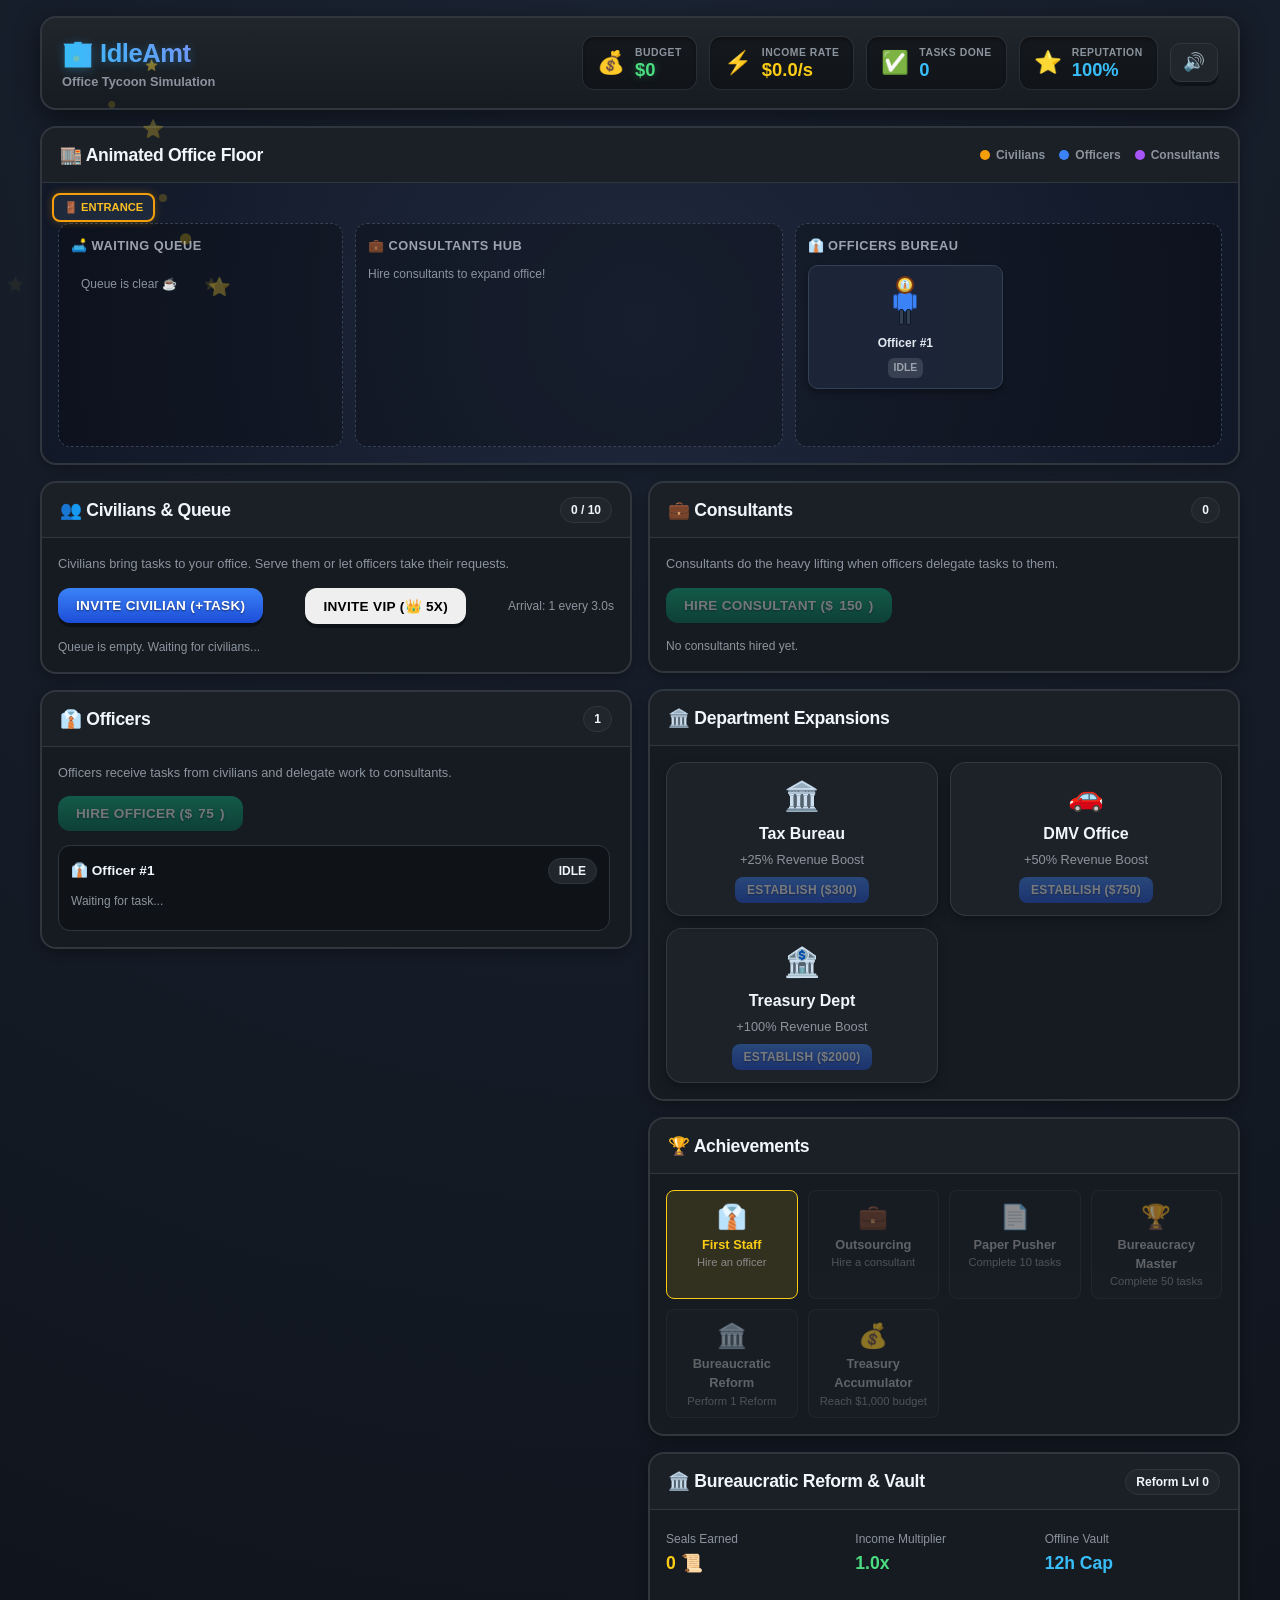
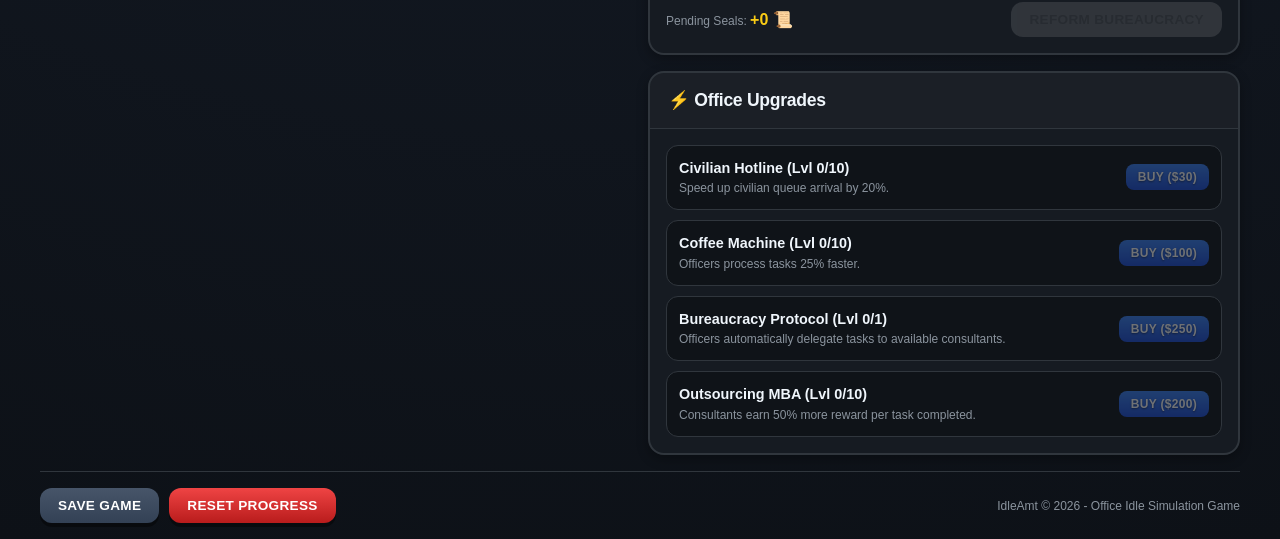
==== idleAmt.html @ 2415b2b0 "feat: add prestige reform, departments, VIPs, micro-events and haptics" ====
<!DOCTYPE html>
<html lang="en">
<head>
    <meta charset="UTF-8">
    <meta name="viewport" content="width=device-width, initial-scale=1.0">
    <title>IdleAmt - Office Simulation</title>
    <link rel="stylesheet" href="styles.css">
</head>
<body>
    <div class="app-container">
        <header class="header">
            <div class="logo-area">
                <h1>🏢 IdleAmt</h1>
                <p class="tagline">Office Tycoon Simulation</p>
            </div>
            <div class="top-stats">
                <div class="stat-box money-box">
                    <span class="stat-icon">💰</span>
                    <div class="stat-details">
                        <span class="stat-label">Budget</span>
                        <span class="stat-value" id="stat-money">$0</span>
                    </div>
                </div>
                <div class="stat-box income-box">
                    <span class="stat-icon">⚡</span>
                    <div class="stat-details">
                        <span class="stat-label">Income Rate</span>
                        <span class="stat-value" id="stat-income">$0/s</span>
                    </div>
                </div>
                <div class="stat-box tasks-box">
                    <span class="stat-icon">✅</span>
                    <div class="stat-details">
                        <span class="stat-label">Tasks Done</span>
                        <span class="stat-value" id="stat-tasks">0</span>
                    </div>
                </div>
                <div class="stat-box rep-box">
                    <span class="stat-icon">⭐</span>
                    <div class="stat-details">
                        <span class="stat-label">Reputation</span>
                        <span class="stat-value" id="stat-reputation">100%</span>
                    </div>
                </div>
                <button id="btn-sound" class="btn btn-icon" title="Toggle Sound">🔊</button>
            </div>
        </header>

        <!-- Surprise Audit Micro-Event Alert Box -->
        <div id="audit-alert-box" style="display: none; background: linear-gradient(135deg, #ef4444, #f59e0b); color: white; padding: 12px 20px; border-radius: 10px; margin-bottom: 16px; align-items: center; justify-content: space-between; box-shadow: 0 4px 15px rgba(239, 68, 68, 0.4); animation: pulse 1.5s infinite;">
            <div style="display: flex; align-items: center; gap: 12px;">
                <span style="font-size: 1.8rem;">🚨</span>
                <div>
                    <strong style="font-size: 1.05rem; display: block;">SURPRISE AUDIT EVENT!</strong>
                    <span style="font-size: 0.85rem;" id="audit-desc-text">Tap now to claim instant grant bonus!</span>
                </div>
            </div>
            <button id="btn-claim-audit" class="btn btn-warning" style="font-weight: bold; font-size: 0.95rem; background: #ffffff; color: #dc2626;">Claim $<span id="audit-reward-val">0</span> (<span id="audit-timer-val">10</span>s)</button>
        </div>

        <!-- Visual Interactive Office Floor Simulation -->
        <section class="card office-floor-card">
            <div class="card-header floor-header">
                <h2>🏬 Animated Office Floor</h2>
                <div class="floor-legend">
                    <span class="legend-item"><span class="dot civ-dot"></span> Civilians</span>
                    <span class="legend-item"><span class="dot off-dot"></span> Officers</span>
                    <span class="legend-item"><span class="dot con-dot"></span> Consultants</span>
                </div>
            </div>
            <div class="office-floor-viewport" id="office-floor">
                <!-- Doorway / Entry -->
                <div class="office-door" id="office-entrance">🚪 ENTRANCE</div>

                <!-- Moving Figures Canvas Layer -->
                <div class="walking-entities-layer" id="walking-layer"></div>

                <div class="office-floor-container">
                    <!-- Zone 1: Waiting Room / Queue -->
                    <div class="office-zone waiting-zone" id="zone-waiting">
                        <div class="zone-title">🛋️ Waiting Queue</div>
                        <div class="zone-entities" id="waiting-entities"></div>
                    </div>

                    <!-- Zone 2: Consultants Workstation (In front of Officers) -->
                    <div class="office-zone consultants-zone" id="zone-consultants">
                        <div class="zone-title">💼 Consultants Hub</div>
                        <div class="desks-grid" id="consultants-desks"></div>
                    </div>

                    <!-- Zone 3: Officers Desks Area -->
                    <div class="office-zone officers-zone" id="zone-officers">
                        <div class="zone-title">👔 Officers Bureau</div>
                        <div class="desks-grid" id="officers-desks"></div>
                    </div>
                </div>
            </div>
        </section>

        <main class="main-content">
            <!-- Left Column: Civilians & Officers -->
            <div class="column">
                <!-- Civilian Queue Section -->
                <section class="card civ-section">
                    <div class="card-header">
                        <h2>👥 Civilians & Queue</h2>
                        <span class="badge" id="civ-count-badge">0 / 10</span>
                    </div>
                    <div class="card-body">
                        <p class="section-desc">Civilians bring tasks to your office. Serve them or let officers take their requests.</p>
                        <div class="action-row" style="flex-wrap: wrap; gap: 8px;">
                            <button id="btn-invite-civ" class="btn btn-primary">Invite Civilian (+Task)</button>
                            <button id="btn-invite-vip" class="btn btn-warning" style="font-size: 0.85rem;">Invite VIP (👑 5x)</button>
                            <span class="sub-text" id="civ-arrival-rate">Arrival: 1 every 3s</span>
                        </div>
                        <div class="queue-container" id="civ-queue-list">
                            <!-- Civilian tasks will render here -->
                        </div>
                    </div>
                </section>

                <!-- Officers Section -->
                <section class="card officers-section">
                    <div class="card-header">
                        <h2>👔 Officers</h2>
                        <span class="badge" id="officer-count-badge">0</span>
                    </div>
                    <div class="card-body">
                        <p class="section-desc">Officers receive tasks from civilians and delegate work to consultants.</p>
                        <div class="action-row">
                            <button id="btn-hire-officer" class="btn btn-success">Hire Officer ($<span id="officer-cost">50</span>)</button>
                        </div>
                        <div class="list-container" id="officers-list">
                            <!-- Officers list will render here -->
                        </div>
                    </div>
                </section>
            </div>

            <!-- Right Column: Consultants & Upgrades -->
            <div class="column">
                <!-- Consultants Section -->
                <section class="card consultants-section">
                    <div class="card-header">
                        <h2>💼 Consultants</h2>
                        <span class="badge" id="consultant-count-badge">0</span>
                    </div>
                    <div class="card-body">
                        <p class="section-desc">Consultants do the heavy lifting when officers delegate tasks to them.</p>
                        <div class="action-row">
                            <button id="btn-hire-consultant" class="btn btn-success">Hire Consultant ($<span id="consultant-cost">150</span>)</button>
                        </div>
                        <div class="list-container" id="consultants-list">
                            <!-- Consultants list will render here -->
                        </div>
                    </div>
                </section>

                <!-- Department Expansion Section -->
                <section class="card departments-section">
                    <div class="card-header">
                        <h2>🏛️ Department Expansions</h2>
                    </div>
                    <div class="card-body">
                        <div class="departments-grid" id="departments-list" style="display: grid; grid-template-columns: repeat(auto-fit, minmax(180px, 1fr)); gap: 12px;">
                            <!-- Departments rendered dynamically -->
                        </div>
                    </div>
                </section>

                <!-- Achievements Section -->
                <section class="card achievements-section">
                    <div class="card-header">
                        <h2>🏆 Achievements</h2>
                    </div>
                    <div class="card-body">
                        <div class="achievements-grid" id="achievements-list" style="display: grid; grid-template-columns: repeat(auto-fit, minmax(130px, 1fr)); gap: 10px;">
                            <!-- Achievements rendered dynamically -->
                        </div>
                    </div>
                </section>

                <!-- Bureaucratic Reform & Offline Vault Section -->
                <section class="card prestige-section">
                    <div class="card-header">
                        <h2>🏛️ Bureaucratic Reform & Vault</h2>
                        <span class="badge" id="prestige-level-badge">Reform Lvl 0</span>
                    </div>
                    <div class="card-body">
                        <div class="prestige-info-grid" style="display: grid; grid-template-columns: repeat(auto-fit, minmax(150px, 1fr)); gap: 12px; margin-bottom: 12px;">
                            <div class="stat-sub-box">
                                <span class="sub-text">Seals Earned</span>
                                <strong id="prestige-seals-val" style="font-size: 1.1rem; color: #facc15; display: block;">0 📜</strong>
                            </div>
                            <div class="stat-sub-box">
                                <span class="sub-text">Income Multiplier</span>
                                <strong id="prestige-mult-val" style="font-size: 1.1rem; color: #4ade80; display: block;">1.0x</strong>
                            </div>
                            <div class="stat-sub-box">
                                <span class="sub-text">Offline Vault</span>
                                <strong id="offline-cap-val" style="font-size: 1.1rem; color: #38bdf8; display: block;">12h Cap</strong>
                            </div>
                        </div>
                        <div class="action-row" style="align-items: center; justify-content: space-between;">
                            <div>
                                <span class="sub-text">Pending Seals: </span>
                                <strong id="pending-seals-val" style="color: #facc15;">+0 📜</strong>
                            </div>
                            <button id="btn-prestige" class="btn btn-warning">Reform Bureaucracy</button>
                        </div>
                    </div>
                </section>

                <!-- Office Upgrades Section -->
                <section class="card upgrades-section">
                    <div class="card-header">
                        <h2>⚡ Office Upgrades</h2>
                    </div>
                    <div class="card-body">
                        <div class="upgrades-grid" id="upgrades-list">
                            <!-- Upgrades will render here -->
                        </div>
                    </div>
                </section>
            </div>
        </main>

        <footer class="footer">
            <div class="footer-actions">
                <button id="btn-save" class="btn btn-secondary">Save Game</button>
                <button id="btn-reset" class="btn btn-danger">Reset Progress</button>
            </div>
            <p class="footer-note">IdleAmt &copy; 2026 - Office Idle Simulation Game</p>
        </footer>
    </div>

    <script src="game.js"></script>
</body>
</html>
---- styles.css ----
:root {
    --bg-color: #0d1117;
    --card-bg: #161b22;
    --card-border: #30363d;
    --text-primary: #f0f6fc;
    --text-secondary: #8b949e;
    --accent-blue: #238636;
    --accent-blue-hover: #2ea043;
    --accent-green: #238636;
    --accent-green-hover: #2ea043;
    --accent-amber: #d29922;
    --accent-purple: #8957e5;
    --accent-red: #da3633;
    --accent-red-hover: #f85149;
    --progress-bg: #21262d;
    --radius: 16px;
    --btn-shadow: 0 4px 0 rgba(0, 0, 0, 0.4);
}

* {
    box-sizing: border-box;
    margin: 0;
    padding: 0;
    font-family: -apple-system, BlinkMacSystemFont, "Segoe UI", Roboto, "Helvetica Neue", Arial, sans-serif;
    user-select: none;
}

body {
    background: radial-gradient(circle at top, #1a2332 0%, #0d1117 100%);
    color: var(--text-primary);
    line-height: 1.5;
    min-height: 100vh;
    padding: 16px;
    position: relative;
    overflow-x: hidden;
}

/* Floating FX Layer */
.floating-fx-container {
    position: fixed;
    top: 0;
    left: 0;
    width: 100vw;
    height: 100vh;
    pointer-events: none;
    z-index: 9999;
}

.floating-text {
    position: absolute;
    font-weight: 800;
    font-size: 1.2rem;
    color: #4ade80;
    text-shadow: 0 2px 4px rgba(0, 0, 0, 0.8), 0 0 10px rgba(74, 222, 128, 0.5);
    animation: floatUp 1.2s ease-out forwards;
    pointer-events: none;
    white-space: nowrap;
}

@keyframes floatUp {
    0% {
        opacity: 1;
        transform: translate(-50%, 0) scale(0.8);
    }
    30% {
        transform: translate(-50%, -20px) scale(1.2);
    }
    100% {
        opacity: 0;
        transform: translate(-50%, -60px) scale(1);
    }
}

.app-container {
    max-width: 1200px;
    margin: 0 auto;
    display: flex;
    flex-direction: column;
    gap: 16px;
}

/* Header & Top Bar Badges */
.header {
    background: linear-gradient(180deg, #21262d 0%, #161b22 100%);
    border: 2px solid #30363d;
    box-shadow: 0 8px 24px rgba(0, 0, 0, 0.5);
    border-radius: var(--radius);
    padding: 16px 20px;
    display: flex;
    justify-content: space-between;
    align-items: center;
    flex-wrap: wrap;
    gap: 12px;
}

.logo-area h1 {
    font-size: 1.6rem;
    font-weight: 900;
    letter-spacing: -0.5px;
    background: linear-gradient(90deg, #38bdf8, #818cf8);
    -webkit-background-clip: text;
    -webkit-text-fill-color: transparent;
    text-shadow: 0 2px 10px rgba(56, 189, 248, 0.3);
}

.tagline {
    color: var(--text-secondary);
    font-size: 0.8rem;
    font-weight: 600;
}

.top-stats {
    display: flex;
    gap: 12px;
    flex-wrap: wrap;
    align-items: center;
}

.stat-box {
    background: rgba(0, 0, 0, 0.3);
    border: 1px solid rgba(255, 255, 255, 0.1);
    padding: 8px 14px;
    border-radius: 12px;
    display: flex;
    align-items: center;
    gap: 10px;
    box-shadow: inset 0 2px 4px rgba(0, 0, 0, 0.4);
}

.stat-icon {
    font-size: 1.4rem;
}

.stat-details {
    display: flex;
    flex-direction: column;
}

.stat-label {
    font-size: 0.65rem;
    color: var(--text-secondary);
    text-transform: uppercase;
    font-weight: 700;
    letter-spacing: 0.5px;
}

.stat-value {
    font-size: 1.15rem;
    font-weight: 800;
    color: #38bdf8;
    line-height: 1.1;
}

.money-box .stat-value {
    color: #4ade80;
    text-shadow: 0 0 8px rgba(74, 222, 128, 0.3);
}

.income-box .stat-value {
    color: #facc15;
}

/* Interactive Office Floor Viewport & Movement System */
.office-floor-card {
    background: #161b22;
    border: 2px solid #30363d;
}

.floor-header {
    display: flex;
    justify-content: space-between;
    align-items: center;
    background: rgba(0, 0, 0, 0.2);
    padding: 12px 20px;
    border-bottom: 1px solid #30363d;
}

.floor-legend {
    display: flex;
    gap: 14px;
    font-size: 0.75rem;
    font-weight: 600;
    color: var(--text-secondary);
}

.legend-item {
    display: flex;
    align-items: center;
    gap: 6px;
}

.dot {
    width: 10px;
    height: 10px;
    border-radius: 50%;
    display: inline-block;
}
.civ-dot { background: #f59e0b; }
.off-dot { background: #3b82f6; }
.con-dot { background: #a855f7; }

.office-floor-viewport {
    position: relative;
    background: radial-gradient(circle at center, #1f293d 0%, #111827 100%);
    min-height: 280px;
    border-radius: 0 0 var(--radius) var(--radius);
    overflow: hidden;
}

.office-door {
    position: absolute;
    top: 10px;
    left: 10px;
    background: #1e293b;
    border: 2px solid #f59e0b;
    border-radius: 8px;
    padding: 4px 10px;
    font-size: 0.7rem;
    font-weight: 800;
    color: #fbbf24;
    z-index: 5;
    box-shadow: 0 0 8px rgba(245, 158, 11, 0.3);
}

.walking-entities-layer {
    position: absolute;
    top: 0;
    left: 0;
    width: 100%;
    height: 100%;
    pointer-events: none;
    z-index: 10;
}

/* Walking Character Figure */
.moving-figure {
    position: absolute;
    display: flex;
    flex-direction: column;
    align-items: center;
    transform: translate(-50%, -50%);
    transition: left 2s linear, top 2s linear;
    z-index: 15;
    pointer-events: none;
}

.moving-figure.walking .figure-avatar {
    animation: walkingBounce 0.3s infinite alternate ease-in-out;
}

@keyframes walkingBounce {
    0% { transform: translateY(0) rotate(-4deg); }
    100% { transform: translateY(-6px) rotate(4deg); }
}

.figure-avatar {
    font-size: 1.8rem;
    filter: drop-shadow(0 4px 6px rgba(0, 0, 0, 0.5));
    position: relative;
}

.figure-doc {
    position: absolute;
    top: -4px;
    right: -8px;
    font-size: 0.9rem;
    animation: docPulse 0.5s infinite alternate;
}

@keyframes docPulse {
    0% { transform: scale(0.9); }
    100% { transform: scale(1.2); }
}

.speech-bubble {
    background: rgba(15, 23, 42, 0.9);
    border: 1px solid #38bdf8;
    color: #f8fafc;
    font-size: 0.65rem;
    font-weight: 800;
    padding: 2px 6px;
    border-radius: 6px;
    white-space: nowrap;
    margin-bottom: 2px;
    box-shadow: 0 2px 6px rgba(0, 0, 0, 0.5);
}

.office-floor-container {
    display: grid;
    grid-template-columns: 1fr 1.5fr 1.5fr;
    gap: 12px;
    padding: 16px;
    padding-top: 40px;
    min-height: 280px;
    overflow-x: auto;
}

@media (max-width: 900px) {
    .office-floor-container {
        grid-template-columns: 1fr;
    }
}

.office-zone {
    background: rgba(0, 0, 0, 0.25);
    border: 1px dashed #374151;
    border-radius: 12px;
    padding: 12px;
    display: flex;
    flex-direction: column;
    gap: 10px;
    position: relative;
}

.zone-title {
    font-size: 0.8rem;
    font-weight: 700;
    color: #9ca3af;
    text-transform: uppercase;
    letter-spacing: 0.5px;
}

.zone-entities {
    display: flex;
    flex-wrap: wrap;
    gap: 8px;
    align-content: flex-start;
    min-height: 120px;
}

.desks-grid {
    display: grid;
    grid-template-columns: repeat(auto-fill, minmax(130px, 1fr));
    gap: 10px;
}

/* Persona Figure Character Model with Animated Limbs */
.persona-figure {
    position: relative;
    width: 36px;
    height: 52px;
    display: flex;
    flex-direction: column;
    align-items: center;
    justify-content: flex-start;
}

.persona-head {
    width: 18px;
    height: 18px;
    background: #fcd34d;
    border-radius: 50%;
    border: 2px solid #78350f;
    position: relative;
    z-index: 3;
    box-shadow: inset 0 -2px 0 rgba(0,0,0,0.2);
}

.persona-face {
    position: absolute;
    top: 3px;
    left: 2px;
    font-size: 8px;
    line-height: 1;
    pointer-events: none;
}

.persona-body {
    width: 16px;
    height: 20px;
    background: #3b82f6; /* Officer blue default */
    border-radius: 4px;
    border: 1.5px solid #1e3a8a;
    position: relative;
    margin-top: -2px;
    z-index: 2;
}

.persona-figure.civ .persona-body {
    background: #f59e0b; /* Civilian amber */
    border-color: #78350f;
}

.persona-figure.consultant .persona-body {
    background: #a855f7; /* Consultant purple */
    border-color: #581c87;
}

/* Limbs: Arms & Legs */
.persona-arm {
    position: absolute;
    width: 5px;
    height: 15px;
    background: inherit;
    border: 1px solid rgba(0, 0, 0, 0.4);
    border-radius: 3px;
    top: 1px;
    transform-origin: top center;
}

.persona-arm.left {
    left: -5px;
}

.persona-arm.right {
    right: -5px;
}

.persona-leg {
    position: absolute;
    width: 5px;
    height: 16px;
    background: #334155;
    border: 1px solid #0f172a;
    border-radius: 2px;
    bottom: -14px;
    transform-origin: top center;
}

.persona-leg.left {
    left: 1px;
}

.persona-leg.right {
    right: 1px;
}

/* Walking Animations for Limbs */
.moving-figure.walking .persona-arm.left {
    animation: armSwingLeft 0.4s infinite alternate ease-in-out;
}

.moving-figure.walking .persona-arm.right {
    animation: armSwingRight 0.4s infinite alternate ease-in-out;
}

.moving-figure.walking .persona-leg.left {
    animation: legWalkLeft 0.4s infinite alternate ease-in-out;
}

.moving-figure.walking .persona-leg.right {
    animation: legWalkRight 0.4s infinite alternate ease-in-out;
}

@keyframes armSwingLeft {
    0% { transform: rotate(-35deg); }
    100% { transform: rotate(35deg); }
}

@keyframes armSwingRight {
    0% { transform: rotate(35deg); }
    100% { transform: rotate(-35deg); }
}

@keyframes legWalkLeft {
    0% { transform: rotate(30deg); }
    100% { transform: rotate(-30deg); }
}

@keyframes legWalkRight {
    0% { transform: rotate(-30deg); }
    100% { transform: rotate(30deg); }
}

/* Avatar & Desk Stylings */
.civ-avatar {
    background: rgba(245, 158, 11, 0.15);
    border: 1px solid #f59e0b;
    border-radius: 8px;
    padding: 6px 10px;
    display: flex;
    align-items: center;
    gap: 6px;
    font-size: 0.75rem;
    font-weight: 700;
    color: #fbbf24;
    animation: popIn 0.3s cubic-bezier(0.175, 0.885, 0.32, 1.275);
}

@keyframes popIn {
    0% { transform: scale(0.5); opacity: 0; }
    100% { transform: scale(1); opacity: 1; }
}

.desk-unit {
    background: rgba(30, 41, 59, 0.8);
    border: 1px solid #334155;
    border-radius: 10px;
    padding: 10px;
    display: flex;
    flex-direction: column;
    align-items: center;
    gap: 6px;
    position: relative;
    box-shadow: 0 4px 6px rgba(0, 0, 0, 0.3);
    transition: all 0.2s ease;
}

.desk-unit.active-desk {
    border-color: #38bdf8;
    box-shadow: 0 0 12px rgba(56, 189, 248, 0.3);
}

.desk-unit.consultant-desk.active-desk {
    border-color: #a855f7;
    box-shadow: 0 0 12px rgba(168, 85, 247, 0.3);
}

.desk-avatar {
    font-size: 1.8rem;
    position: relative;
}

.desk-avatar.working {
    animation: typingBob 0.6s infinite alternate ease-in-out;
}

@keyframes typingBob {
    0% { transform: translateY(0) rotate(0deg); }
    100% { transform: translateY(-3px) rotate(2deg); }
}

.desk-name {
    font-size: 0.75rem;
    font-weight: 700;
    color: #e2e8f0;
    text-align: center;
    white-space: nowrap;
    overflow: hidden;
    text-overflow: ellipsis;
    max-width: 100%;
}

.desk-status-badge {
    font-size: 0.65rem;
    font-weight: 800;
    padding: 2px 6px;
    border-radius: 6px;
    text-transform: uppercase;
}

.desk-status-badge.idle {
    background: #374151;
    color: #9ca3af;
}

.desk-status-badge.working {
    background: #0284c7;
    color: #ffffff;
    box-shadow: 0 0 6px rgba(2, 132, 199, 0.5);
}

.desk-mini-progress {
    width: 100%;
    height: 6px;
    background: #1e293b;
    border-radius: 3px;
    overflow: hidden;
}

.desk-mini-bar {
    height: 100%;
    background: linear-gradient(90deg, #38bdf8, #818cf8);
    width: 0%;
}

.desk-unit.consultant-desk .desk-mini-bar {
    background: linear-gradient(90deg, #c084fc, #a855f7);
}

/* Layout */
.main-content {
    display: grid;
    grid-template-columns: 1fr 1fr;
    gap: 16px;
}

@media (max-width: 850px) {
    .main-content {
        grid-template-columns: 1fr;
    }
}

.column {
    display: flex;
    flex-direction: column;
    gap: 16px;
}

/* Cards */
.card {
    background: #161b22;
    border: 2px solid #30363d;
    border-radius: var(--radius);
    overflow: hidden;
    box-shadow: 0 4px 12px rgba(0, 0, 0, 0.3);
}

.card-header {
    background: rgba(255, 255, 255, 0.02);
    padding: 14px 18px;
    border-bottom: 1px solid #30363d;
    display: flex;
    justify-content: space-between;
    align-items: center;
}

.card-header h2 {
    font-size: 1.1rem;
    font-weight: 800;
    letter-spacing: -0.3px;
}

.badge {
    background: #21262d;
    color: var(--text-primary);
    border: 1px solid #30363d;
    padding: 3px 10px;
    border-radius: 20px;
    font-size: 0.75rem;
    font-weight: 700;
}

.card-body {
    padding: 16px;
    display: flex;
    flex-direction: column;
    gap: 14px;
}

.section-desc {
    color: var(--text-secondary);
    font-size: 0.8rem;
    font-weight: 500;
}

.action-row {
    display: flex;
    align-items: center;
    justify-content: space-between;
    gap: 12px;
}

.sub-text {
    font-size: 0.75rem;
    color: var(--text-secondary);
}

/* Android Arcade Style Buttons */
.btn {
    padding: 10px 18px;
    border-radius: 12px;
    font-weight: 800;
    font-size: 0.85rem;
    border: none;
    cursor: pointer;
    transition: all 0.1s ease;
    display: inline-flex;
    align-items: center;
    justify-content: center;
    gap: 6px;
    box-shadow: 0 4px 0 rgba(0, 0, 0, 0.4);
    text-transform: uppercase;
    letter-spacing: 0.3px;
    position: relative;
    top: 0;
}

.btn:active:not(:disabled) {
    top: 3px;
    box-shadow: 0 1px 0 rgba(0, 0, 0, 0.4);
}

.btn:disabled {
    opacity: 0.4;
    cursor: not-allowed;
    box-shadow: none;
    top: 0;
}

.btn-primary {
    background: linear-gradient(180deg, #3b82f6 0%, #1d4ed8 100%);
    color: white;
    text-shadow: 0 1px 2px rgba(0, 0, 0, 0.5);
}

.btn-success {
    background: linear-gradient(180deg, #10b981 0%, #047857 100%);
    color: white;
    text-shadow: 0 1px 2px rgba(0, 0, 0, 0.5);
}

.btn-secondary {
    background: linear-gradient(180deg, #475569 0%, #334155 100%);
    color: white;
}

.btn-danger {
    background: linear-gradient(180deg, #ef4444 0%, #b91c1c 100%);
    color: white;
}

.btn-icon {
    padding: 8px 12px;
    background: #21262d;
    border: 1px solid #30363d;
    font-size: 1.1rem;
    border-radius: 10px;
}

.btn-sm {
    padding: 6px 12px;
    font-size: 0.75rem;
    border-radius: 8px;
}

/* Queue and Item Lists */
.queue-container, .list-container {
    display: flex;
    flex-direction: column;
    gap: 10px;
    max-height: 260px;
    overflow-y: auto;
    padding-right: 4px;
}

.queue-item, .worker-card, .upgrade-card {
    background: rgba(0, 0, 0, 0.3);
    border: 1px solid #30363d;
    border-radius: 12px;
    padding: 12px;
    display: flex;
    flex-direction: column;
    gap: 8px;
}

.queue-item-header, .worker-header {
    display: flex;
    justify-content: space-between;
    align-items: center;
    font-weight: 700;
    font-size: 0.85rem;
}

.task-reward {
    color: #4ade80;
    font-weight: 800;
}

/* Progress Bar with Graphic Sheen Effect */
.progress-container {
    background: #21262d;
    border-radius: 8px;
    height: 14px;
    width: 100%;
    overflow: hidden;
    position: relative;
    border: 1px solid rgba(255, 255, 255, 0.05);
}

.progress-bar {
    background: linear-gradient(90deg, #3b82f6, #60a5fa, #3b82f6);
    background-size: 200% 100%;
    height: 100%;
    width: 0%;
    transition: width 0.1s linear;
    position: relative;
    animation: sheenMove 2s infinite linear;
}

@keyframes sheenMove {
    0% { background-position: 200% 0; }
    100% { background-position: -200% 0; }
}

.progress-bar.consultant-bar {
    background: linear-gradient(90deg, #8b5cf6, #c084fc, #8b5cf6);
    background-size: 200% 100%;
}

.progress-text {
    font-size: 0.7rem;
    color: var(--text-secondary);
    display: flex;
    justify-content: space-between;
    font-weight: 600;
}

/* Worker Actions */
.worker-controls {
    display: flex;
    gap: 8px;
    align-items: center;
}

/* Upgrades Grid */
.upgrades-grid {
    display: grid;
    grid-template-columns: 1fr;
    gap: 10px;
}

.upgrade-card {
    display: flex;
    flex-direction: row;
    justify-content: space-between;
    align-items: center;
}

.upgrade-info h4 {
    font-size: 0.9rem;
    font-weight: 700;
}

.upgrade-info p {
    font-size: 0.75rem;
    color: var(--text-secondary);
}

/* Footer */
.footer {
    border-top: 1px solid #30363d;
    padding-top: 16px;
    display: flex;
    justify-content: space-between;
    align-items: center;
    flex-wrap: wrap;
    gap: 12px;
}

.footer-actions {
    display: flex;
    gap: 10px;
}

.footer-note {
    font-size: 0.75rem;
    color: var(--text-secondary);
}
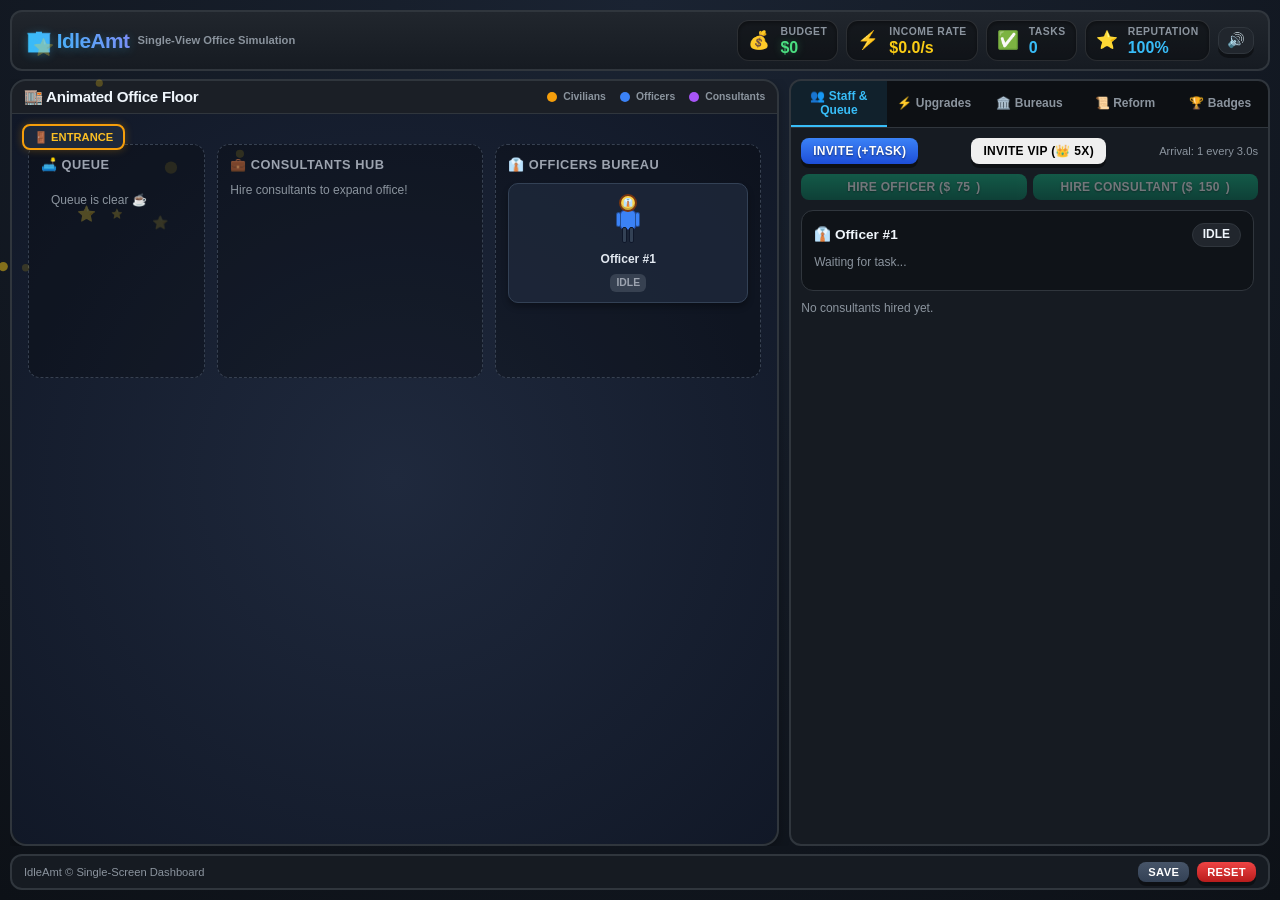
==== commit 77565b5d: "Integrate game menus and simulation floor into non-scrolling single view" ====
--- a/idleAmt.html
+++ b/idleAmt.html
@@ -5,235 +5,308 @@
     <meta name="viewport" content="width=device-width, initial-scale=1.0">
     <title>IdleAmt - Office Simulation</title>
     <link rel="stylesheet" href="styles.css">
+    <style>
+        /* Compact Single-Viewport Dashboard Styles */
+        .dashboard-layout {
+            display: grid;
+            grid-template-rows: auto 1fr auto;
+            height: 100%;
+            gap: 8px;
+            overflow: hidden;
+        }
+
+        .top-nav-bar {
+            display: flex;
+            justify-content: space-between;
+            align-items: center;
+            background: linear-gradient(180deg, #21262d 0%, #161b22 100%);
+            border: 2px solid #30363d;
+            border-radius: 12px;
+            padding: 8px 14px;
+        }
+
+        .game-main-area {
+            display: grid;
+            grid-template-columns: 1.6fr 1fr;
+            gap: 10px;
+            min-height: 0; /* allows grid child flex scrolling */
+            overflow: hidden;
+        }
+
+        .office-viewport-section {
+            display: flex;
+            flex-direction: column;
+            min-height: 0;
+            gap: 8px;
+        }
+
+        .office-floor-card-compact {
+            flex: 1;
+            display: flex;
+            flex-direction: column;
+            min-height: 0;
+            margin-bottom: 0;
+        }
+
+        .office-floor-viewport-compact {
+            flex: 1;
+            min-height: 200px;
+            position: relative;
+        }
+
+        .side-tabs-container {
+            display: flex;
+            flex-direction: column;
+            min-height: 0;
+            background: #161b22;
+            border: 2px solid #30363d;
+            border-radius: 12px;
+            overflow: hidden;
+        }
+
+        .tab-buttons-bar {
+            display: flex;
+            background: rgba(0, 0, 0, 0.4);
+            border-bottom: 1px solid #30363d;
+        }
+
+        .tab-btn {
+            flex: 1;
+            padding: 8px 6px;
+            background: transparent;
+            border: none;
+            color: #8b949e;
+            font-size: 0.75rem;
+            font-weight: 800;
+            cursor: pointer;
+            transition: all 0.15s ease;
+            text-align: center;
+            border-bottom: 2px solid transparent;
+        }
+
+        .tab-btn.active {
+            color: #38bdf8;
+            background: rgba(56, 189, 248, 0.1);
+            border-bottom: 2px solid #38bdf8;
+        }
+
+        .tab-content-area {
+            flex: 1;
+            padding: 10px;
+            overflow-y: auto;
+            display: flex;
+            flex-direction: column;
+            gap: 10px;
+        }
+
+        .tab-panel {
+            display: none;
+            flex-direction: column;
+            gap: 10px;
+        }
+
+        .tab-panel.active {
+            display: flex;
+        }
+
+        .bottom-control-bar {
+            background: #161b22;
+            border: 2px solid #30363d;
+            border-radius: 12px;
+            padding: 6px 12px;
+            display: flex;
+            justify-content: space-between;
+            align-items: center;
+        }
+    </style>
 </head>
 <body>
-    <div class="app-container">
-        <header class="header">
-            <div class="logo-area">
-                <h1>🏢 IdleAmt</h1>
-                <p class="tagline">Office Tycoon Simulation</p>
-            </div>
-            <div class="top-stats">
-                <div class="stat-box money-box">
-                    <span class="stat-icon">💰</span>
+    <div class="app-container dashboard-layout">
+        <!-- Top Navigation & Stats Bar -->
+        <header class="top-nav-bar">
+            <div class="logo-area" style="display: flex; align-items: center; gap: 8px;">
+                <h1 style="font-size: 1.3rem;">🏢 IdleAmt</h1>
+                <span class="tagline" style="font-size: 0.7rem;">Single-View Office Simulation</span>
+            </div>
+            <div class="top-stats" style="gap: 8px;">
+                <div class="stat-box money-box" style="padding: 4px 10px;">
+                    <span class="stat-icon" style="font-size: 1.1rem;">💰</span>
                     <div class="stat-details">
                         <span class="stat-label">Budget</span>
-                        <span class="stat-value" id="stat-money">$0</span>
-                    </div>
-                </div>
-                <div class="stat-box income-box">
-                    <span class="stat-icon">⚡</span>
+                        <span class="stat-value" id="stat-money" style="font-size: 1rem;">$0</span>
+                    </div>
+                </div>
+                <div class="stat-box income-box" style="padding: 4px 10px;">
+                    <span class="stat-icon" style="font-size: 1.1rem;">⚡</span>
                     <div class="stat-details">
                         <span class="stat-label">Income Rate</span>
-                        <span class="stat-value" id="stat-income">$0/s</span>
-                    </div>
-                </div>
-                <div class="stat-box tasks-box">
-                    <span class="stat-icon">✅</span>
+                        <span class="stat-value" id="stat-income" style="font-size: 1rem;">$0/s</span>
+                    </div>
+                </div>
+                <div class="stat-box tasks-box" style="padding: 4px 10px;">
+                    <span class="stat-icon" style="font-size: 1.1rem;">✅</span>
                     <div class="stat-details">
-                        <span class="stat-label">Tasks Done</span>
-                        <span class="stat-value" id="stat-tasks">0</span>
-                    </div>
-                </div>
-                <div class="stat-box rep-box">
-                    <span class="stat-icon">⭐</span>
+                        <span class="stat-label">Tasks</span>
+                        <span class="stat-value" id="stat-tasks" style="font-size: 1rem;">0</span>
+                    </div>
+                </div>
+                <div class="stat-box rep-box" style="padding: 4px 10px;">
+                    <span class="stat-icon" style="font-size: 1.1rem;">⭐</span>
                     <div class="stat-details">
                         <span class="stat-label">Reputation</span>
-                        <span class="stat-value" id="stat-reputation">100%</span>
-                    </div>
-                </div>
-                <button id="btn-sound" class="btn btn-icon" title="Toggle Sound">🔊</button>
+                        <span class="stat-value" id="stat-reputation" style="font-size: 1rem;">100%</span>
+                    </div>
+                </div>
+                <button id="btn-sound" class="btn btn-icon" style="padding: 4px 8px; font-size: 0.9rem;" title="Toggle Sound">🔊</button>
             </div>
         </header>
 
-        <!-- Surprise Audit Micro-Event Alert Box -->
-        <div id="audit-alert-box" style="display: none; background: linear-gradient(135deg, #ef4444, #f59e0b); color: white; padding: 12px 20px; border-radius: 10px; margin-bottom: 16px; align-items: center; justify-content: space-between; box-shadow: 0 4px 15px rgba(239, 68, 68, 0.4); animation: pulse 1.5s infinite;">
-            <div style="display: flex; align-items: center; gap: 12px;">
-                <span style="font-size: 1.8rem;">🚨</span>
-                <div>
-                    <strong style="font-size: 1.05rem; display: block;">SURPRISE AUDIT EVENT!</strong>
-                    <span style="font-size: 0.85rem;" id="audit-desc-text">Tap now to claim instant grant bonus!</span>
-                </div>
-            </div>
-            <button id="btn-claim-audit" class="btn btn-warning" style="font-weight: bold; font-size: 0.95rem; background: #ffffff; color: #dc2626;">Claim $<span id="audit-reward-val">0</span> (<span id="audit-timer-val">10</span>s)</button>
+        <!-- Audit Alert Box (If triggered) -->
+        <div id="audit-alert-box" style="display: none; background: linear-gradient(135deg, #ef4444, #f59e0b); color: white; padding: 6px 14px; border-radius: 8px; align-items: center; justify-content: space-between; box-shadow: 0 4px 12px rgba(239, 68, 68, 0.4);">
+            <div style="display: flex; align-items: center; gap: 8px;">
+                <span style="font-size: 1.2rem;">🚨</span>
+                <strong style="font-size: 0.85rem;">SURPRISE AUDIT EVENT!</strong>
+            </div>
+            <button id="btn-claim-audit" class="btn btn-warning" style="font-weight: bold; font-size: 0.75rem; padding: 4px 8px; background: #ffffff; color: #dc2626;">Claim $<span id="audit-reward-val">0</span> (<span id="audit-timer-val">10</span>s)</button>
         </div>
 
-        <!-- Visual Interactive Office Floor Simulation -->
-        <section class="card office-floor-card">
-            <div class="card-header floor-header">
-                <h2>🏬 Animated Office Floor</h2>
-                <div class="floor-legend">
-                    <span class="legend-item"><span class="dot civ-dot"></span> Civilians</span>
-                    <span class="legend-item"><span class="dot off-dot"></span> Officers</span>
-                    <span class="legend-item"><span class="dot con-dot"></span> Consultants</span>
-                </div>
-            </div>
-            <div class="office-floor-viewport" id="office-floor">
-                <!-- Doorway / Entry -->
-                <div class="office-door" id="office-entrance">🚪 ENTRANCE</div>
-
-                <!-- Moving Figures Canvas Layer -->
-                <div class="walking-entities-layer" id="walking-layer"></div>
-
-                <div class="office-floor-container">
-                    <!-- Zone 1: Waiting Room / Queue -->
-                    <div class="office-zone waiting-zone" id="zone-waiting">
-                        <div class="zone-title">🛋️ Waiting Queue</div>
-                        <div class="zone-entities" id="waiting-entities"></div>
-                    </div>
-
-                    <!-- Zone 2: Consultants Workstation (In front of Officers) -->
-                    <div class="office-zone consultants-zone" id="zone-consultants">
-                        <div class="zone-title">💼 Consultants Hub</div>
-                        <div class="desks-grid" id="consultants-desks"></div>
-                    </div>
-
-                    <!-- Zone 3: Officers Desks Area -->
-                    <div class="office-zone officers-zone" id="zone-officers">
-                        <div class="zone-title">👔 Officers Bureau</div>
-                        <div class="desks-grid" id="officers-desks"></div>
-                    </div>
-                </div>
-            </div>
-        </section>
-
-        <main class="main-content">
-            <!-- Left Column: Civilians & Officers -->
-            <div class="column">
-                <!-- Civilian Queue Section -->
-                <section class="card civ-section">
-                    <div class="card-header">
-                        <h2>👥 Civilians & Queue</h2>
-                        <span class="badge" id="civ-count-badge">0 / 10</span>
-                    </div>
-                    <div class="card-body">
-                        <p class="section-desc">Civilians bring tasks to your office. Serve them or let officers take their requests.</p>
-                        <div class="action-row" style="flex-wrap: wrap; gap: 8px;">
-                            <button id="btn-invite-civ" class="btn btn-primary">Invite Civilian (+Task)</button>
-                            <button id="btn-invite-vip" class="btn btn-warning" style="font-size: 0.85rem;">Invite VIP (👑 5x)</button>
-                            <span class="sub-text" id="civ-arrival-rate">Arrival: 1 every 3s</span>
-                        </div>
-                        <div class="queue-container" id="civ-queue-list">
-                            <!-- Civilian tasks will render here -->
+        <!-- Main Gameplay Workspace -->
+        <main class="game-main-area">
+            <!-- Left Panel: Visual Interactive Office Floor Simulation -->
+            <div class="office-viewport-section">
+                <section class="card office-floor-card-compact">
+                    <div class="card-header floor-header" style="padding: 6px 12px;">
+                        <h2 style="font-size: 0.95rem;">🏬 Animated Office Floor</h2>
+                        <div class="floor-legend" style="font-size: 0.65rem;">
+                            <span class="legend-item"><span class="dot civ-dot"></span> Civilians</span>
+                            <span class="legend-item"><span class="dot off-dot"></span> Officers</span>
+                            <span class="legend-item"><span class="dot con-dot"></span> Consultants</span>
+                        </div>
+                    </div>
+                    <div class="office-floor-viewport office-floor-viewport-compact" id="office-floor">
+                        <!-- Doorway / Entry -->
+                        <div class="office-door" id="office-entrance">🚪 ENTRANCE</div>
+
+                        <!-- Moving Figures Canvas Layer -->
+                        <div class="walking-entities-layer" id="walking-layer"></div>
+
+                        <div class="office-floor-container" style="padding-top: 30px;">
+                            <!-- Zone 1: Waiting Room / Queue -->
+                            <div class="office-zone waiting-zone" id="zone-waiting">
+                                <div class="zone-title">🛋️ Queue</div>
+                                <div class="zone-entities" id="waiting-entities"></div>
+                            </div>
+
+                            <!-- Zone 2: Consultants Workstation (In front of Officers) -->
+                            <div class="office-zone consultants-zone" id="zone-consultants">
+                                <div class="zone-title">💼 Consultants Hub</div>
+                                <div class="desks-grid" id="consultants-desks"></div>
+                            </div>
+
+                            <!-- Zone 3: Officers Desks Area -->
+                            <div class="office-zone officers-zone" id="zone-officers">
+                                <div class="zone-title">👔 Officers Bureau</div>
+                                <div class="desks-grid" id="officers-desks"></div>
+                            </div>
                         </div>
                     </div>
                 </section>
-
-                <!-- Officers Section -->
-                <section class="card officers-section">
-                    <div class="card-header">
-                        <h2>👔 Officers</h2>
-                        <span class="badge" id="officer-count-badge">0</span>
-                    </div>
-                    <div class="card-body">
-                        <p class="section-desc">Officers receive tasks from civilians and delegate work to consultants.</p>
-                        <div class="action-row">
-                            <button id="btn-hire-officer" class="btn btn-success">Hire Officer ($<span id="officer-cost">50</span>)</button>
-                        </div>
-                        <div class="list-container" id="officers-list">
-                            <!-- Officers list will render here -->
-                        </div>
-                    </div>
-                </section>
-            </div>
-
-            <!-- Right Column: Consultants & Upgrades -->
-            <div class="column">
-                <!-- Consultants Section -->
-                <section class="card consultants-section">
-                    <div class="card-header">
-                        <h2>💼 Consultants</h2>
-                        <span class="badge" id="consultant-count-badge">0</span>
-                    </div>
-                    <div class="card-body">
-                        <p class="section-desc">Consultants do the heavy lifting when officers delegate tasks to them.</p>
-                        <div class="action-row">
-                            <button id="btn-hire-consultant" class="btn btn-success">Hire Consultant ($<span id="consultant-cost">150</span>)</button>
-                        </div>
-                        <div class="list-container" id="consultants-list">
-                            <!-- Consultants list will render here -->
-                        </div>
-                    </div>
-                </section>
-
-                <!-- Department Expansion Section -->
-                <section class="card departments-section">
-                    <div class="card-header">
-                        <h2>🏛️ Department Expansions</h2>
-                    </div>
-                    <div class="card-body">
-                        <div class="departments-grid" id="departments-list" style="display: grid; grid-template-columns: repeat(auto-fit, minmax(180px, 1fr)); gap: 12px;">
-                            <!-- Departments rendered dynamically -->
-                        </div>
-                    </div>
-                </section>
-
-                <!-- Achievements Section -->
-                <section class="card achievements-section">
-                    <div class="card-header">
-                        <h2>🏆 Achievements</h2>
-                    </div>
-                    <div class="card-body">
-                        <div class="achievements-grid" id="achievements-list" style="display: grid; grid-template-columns: repeat(auto-fit, minmax(130px, 1fr)); gap: 10px;">
-                            <!-- Achievements rendered dynamically -->
-                        </div>
-                    </div>
-                </section>
-
-                <!-- Bureaucratic Reform & Offline Vault Section -->
-                <section class="card prestige-section">
-                    <div class="card-header">
-                        <h2>🏛️ Bureaucratic Reform & Vault</h2>
-                        <span class="badge" id="prestige-level-badge">Reform Lvl 0</span>
-                    </div>
-                    <div class="card-body">
-                        <div class="prestige-info-grid" style="display: grid; grid-template-columns: repeat(auto-fit, minmax(150px, 1fr)); gap: 12px; margin-bottom: 12px;">
-                            <div class="stat-sub-box">
-                                <span class="sub-text">Seals Earned</span>
-                                <strong id="prestige-seals-val" style="font-size: 1.1rem; color: #facc15; display: block;">0 📜</strong>
-                            </div>
-                            <div class="stat-sub-box">
-                                <span class="sub-text">Income Multiplier</span>
-                                <strong id="prestige-mult-val" style="font-size: 1.1rem; color: #4ade80; display: block;">1.0x</strong>
-                            </div>
-                            <div class="stat-sub-box">
-                                <span class="sub-text">Offline Vault</span>
-                                <strong id="offline-cap-val" style="font-size: 1.1rem; color: #38bdf8; display: block;">12h Cap</strong>
-                            </div>
-                        </div>
-                        <div class="action-row" style="align-items: center; justify-content: space-between;">
+            </div>
+
+            <!-- Right Panel: Compact Tabbed Control Center -->
+            <div class="side-tabs-container">
+                <div class="tab-buttons-bar">
+                    <button class="tab-btn active" data-tab="tab-staff">👥 Staff & Queue</button>
+                    <button class="tab-btn" data-tab="tab-upgrades">⚡ Upgrades</button>
+                    <button class="tab-btn" data-tab="tab-departments">🏛️ Bureaus</button>
+                    <button class="tab-btn" data-tab="tab-reform">📜 Reform</button>
+                    <button class="tab-btn" data-tab="tab-achieve">🏆 Badges</button>
+                </div>
+
+                <div class="tab-content-area">
+                    <!-- Tab 1: Staff & Queue -->
+                    <div class="tab-panel active" id="tab-staff">
+                        <div class="action-row" style="flex-wrap: wrap; gap: 6px;">
+                            <button id="btn-invite-civ" class="btn btn-sm btn-primary">Invite (+Task)</button>
+                            <button id="btn-invite-vip" class="btn btn-sm btn-warning">Invite VIP (👑 5x)</button>
+                            <span class="sub-text" id="civ-arrival-rate" style="font-size: 0.7rem;">Every 3s</span>
+                        </div>
+                        <div style="display: grid; grid-template-columns: 1fr 1fr; gap: 6px;">
+                            <button id="btn-hire-officer" class="btn btn-sm btn-success">Hire Officer ($<span id="officer-cost">50</span>)</button>
+                            <button id="btn-hire-consultant" class="btn btn-sm btn-success">Hire Consultant ($<span id="consultant-cost">150</span>)</button>
+                        </div>
+                        <div class="list-container" id="officers-list" style="max-height: 160px;"></div>
+                        <div class="list-container" id="consultants-list" style="max-height: 140px;"></div>
+                    </div>
+
+                    <!-- Tab 2: Upgrades -->
+                    <div class="tab-panel" id="tab-upgrades">
+                        <div class="upgrades-grid" id="upgrades-list"></div>
+                    </div>
+
+                    <!-- Tab 3: Department Expansions -->
+                    <div class="tab-panel" id="tab-departments">
+                        <div class="departments-grid" id="departments-list" style="display: grid; grid-template-columns: 1fr; gap: 8px;"></div>
+                    </div>
+
+                    <!-- Tab 4: Bureaucratic Reform & Vault -->
+                    <div class="tab-panel" id="tab-reform">
+                        <div style="display: flex; justify-content: space-between; align-items: center; background: rgba(255,255,255,0.03); padding: 8px; border-radius: 8px;">
                             <div>
-                                <span class="sub-text">Pending Seals: </span>
+                                <span class="sub-text">Seals: </span>
+                                <strong id="prestige-seals-val" style="color: #facc15;">0 📜</strong>
+                            </div>
+                            <div>
+                                <span class="sub-text">Mult: </span>
+                                <strong id="prestige-mult-val" style="color: #4ade80;">1.0x</strong>
+                            </div>
+                        </div>
+                        <div class="action-row" style="justify-content: space-between;">
+                            <div>
+                                <span class="sub-text">Pending: </span>
                                 <strong id="pending-seals-val" style="color: #facc15;">+0 📜</strong>
                             </div>
-                            <button id="btn-prestige" class="btn btn-warning">Reform Bureaucracy</button>
-                        </div>
-                    </div>
-                </section>
-
-                <!-- Office Upgrades Section -->
-                <section class="card upgrades-section">
-                    <div class="card-header">
-                        <h2>⚡ Office Upgrades</h2>
-                    </div>
-                    <div class="card-body">
-                        <div class="upgrades-grid" id="upgrades-list">
-                            <!-- Upgrades will render here -->
-                        </div>
-                    </div>
-                </section>
+                            <button id="btn-prestige" class="btn btn-sm btn-warning">Reform Bureaucracy</button>
+                        </div>
+                    </div>
+
+                    <!-- Tab 5: Achievements -->
+                    <div class="tab-panel" id="tab-achieve">
+                        <div class="achievements-grid" id="achievements-list" style="display: grid; grid-template-columns: repeat(auto-fit, minmax(110px, 1fr)); gap: 8px;"></div>
+                    </div>
+                </div>
             </div>
         </main>
 
-        <footer class="footer">
-            <div class="footer-actions">
-                <button id="btn-save" class="btn btn-secondary">Save Game</button>
-                <button id="btn-reset" class="btn btn-danger">Reset Progress</button>
-            </div>
-            <p class="footer-note">IdleAmt &copy; 2026 - Office Idle Simulation Game</p>
+        <!-- Bottom Action Bar -->
+        <footer class="bottom-control-bar">
+            <span class="sub-text" style="font-size: 0.7rem;">IdleAmt &copy; Single-Screen Dashboard</span>
+            <div style="display: flex; gap: 8px;">
+                <button id="btn-save" class="btn btn-sm btn-secondary" style="padding: 4px 10px; font-size: 0.7rem;">Save</button>
+                <button id="btn-reset" class="btn btn-sm btn-danger" style="padding: 4px 10px; font-size: 0.7rem;">Reset</button>
+            </div>
         </footer>
     </div>
 
     <script src="game.js"></script>
+    <script>
+        // Compact Dashboard Tab Navigation
+        document.addEventListener('DOMContentLoaded', () => {
+            const tabBtns = document.querySelectorAll('.tab-btn');
+            const tabPanels = document.querySelectorAll('.tab-panel');
+
+            tabBtns.forEach(btn => {
+                btn.addEventListener('click', () => {
+                    tabBtns.forEach(b => b.classList.remove('active'));
+                    tabPanels.forEach(p => p.classList.remove('active'));
+
+                    btn.classList.add('active');
+                    const targetTab = btn.getAttribute('data-tab');
+                    const panel = document.getElementById(targetTab);
+                    if (panel) panel.classList.add('active');
+                });
+            });
+        });
+    </script>
 </body>
 </html>
--- a/styles.css
+++ b/styles.css
@@ -28,11 +28,12 @@
 body {
     background: radial-gradient(circle at top, #1a2332 0%, #0d1117 100%);
     color: var(--text-primary);
-    line-height: 1.5;
-    min-height: 100vh;
-    padding: 16px;
-    position: relative;
-    overflow-x: hidden;
+    line-height: 1.3;
+    height: 100vh;
+    max-height: 100vh;
+    padding: 10px;
+    position: relative;
+    overflow: hidden;
 }
 
 /* Floating FX Layer */
@@ -72,11 +73,12 @@
 }
 
 .app-container {
-    max-width: 1200px;
+    max-width: 1400px;
+    height: 100%;
     margin: 0 auto;
     display: flex;
     flex-direction: column;
-    gap: 16px;
+    gap: 10px;
 }
 
 /* Header & Top Bar Badges */
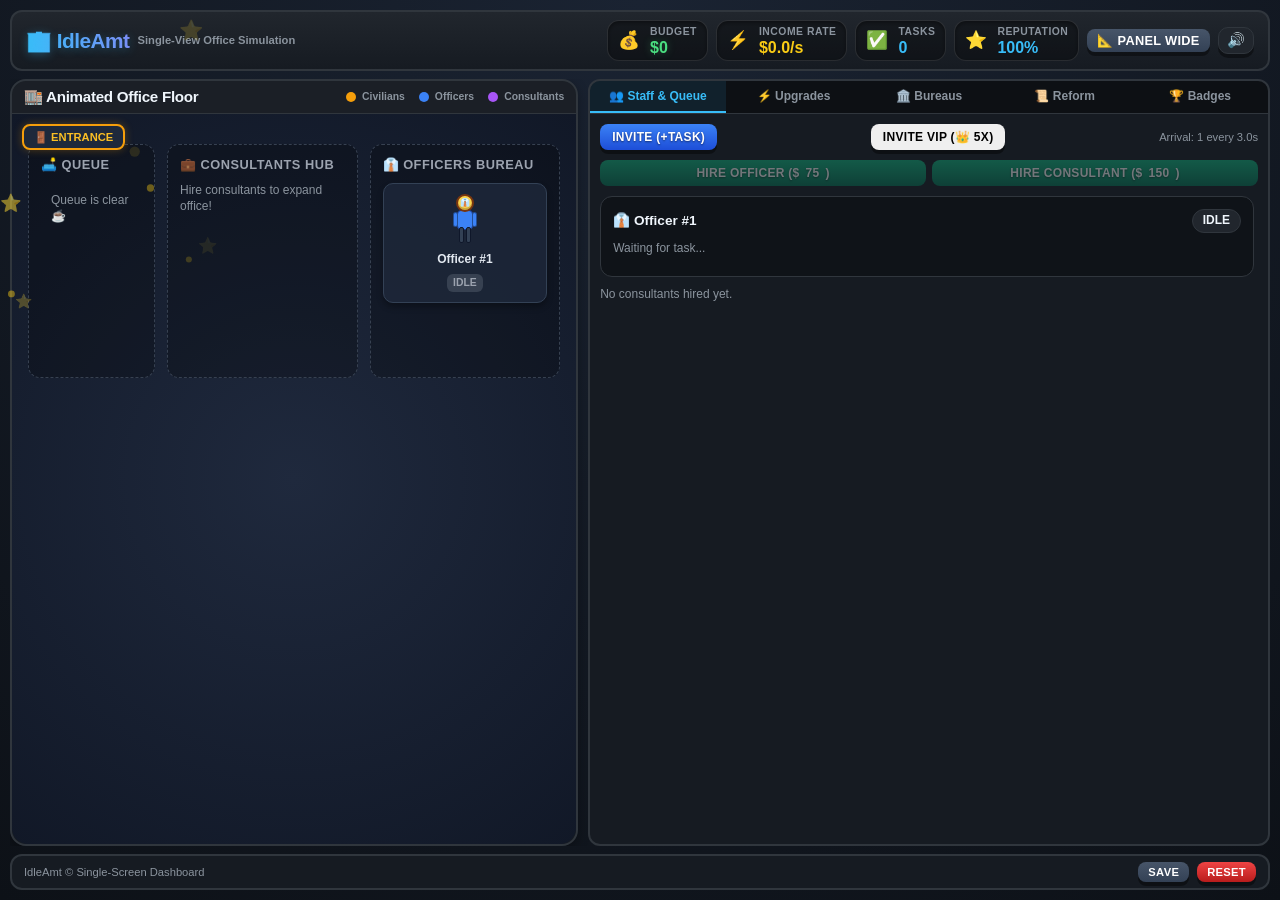
==== commit 2de9ad22: "Add single-view office simulation UI and expandable sidebar toggle" ====
--- a/idleAmt.html
+++ b/idleAmt.html
@@ -27,10 +27,34 @@
 
         .game-main-area {
             display: grid;
-            grid-template-columns: 1.6fr 1fr;
+            grid-template-columns: 1fr 1.2fr;
             gap: 10px;
             min-height: 0; /* allows grid child flex scrolling */
             overflow: hidden;
+            transition: grid-template-columns 0.3s ease;
+        }
+
+        .game-main-area.sidebar-collapsed {
+            grid-template-columns: 1fr 48px;
+        }
+
+        .game-main-area.sidebar-collapsed .tab-buttons-bar {
+            flex-direction: column;
+        }
+
+        .game-main-area.sidebar-collapsed .tab-btn {
+            padding: 10px 4px;
+            writing-mode: vertical-rl;
+            text-orientation: mixed;
+            transform: rotate(180deg);
+        }
+
+        .game-main-area.sidebar-collapsed .tab-content-area {
+            display: none !important;
+        }
+
+        .game-main-area.sidebar-expanded {
+            grid-template-columns: 1fr 1.8fr;
         }
 
         .office-viewport-section {
@@ -157,6 +181,7 @@
                         <span class="stat-value" id="stat-reputation" style="font-size: 1rem;">100%</span>
                     </div>
                 </div>
+                <button id="btn-toggle-sidebar" class="btn btn-sm btn-secondary" style="padding: 4px 10px; font-size: 0.8rem;" title="Toggle Panel View">📐 Panel Wide</button>
                 <button id="btn-sound" class="btn btn-icon" style="padding: 4px 8px; font-size: 0.9rem;" title="Toggle Sound">🔊</button>
             </div>
         </header>
@@ -171,7 +196,7 @@
         </div>
 
         <!-- Main Gameplay Workspace -->
-        <main class="game-main-area">
+        <main class="game-main-area" id="main-area">
             <!-- Left Panel: Visual Interactive Office Floor Simulation -->
             <div class="office-viewport-section">
                 <section class="card office-floor-card-compact">
@@ -290,13 +315,19 @@
 
     <script src="game.js"></script>
     <script>
-        // Compact Dashboard Tab Navigation
+        // Compact Dashboard Tab Navigation & Sidebar Toggle Slider
         document.addEventListener('DOMContentLoaded', () => {
             const tabBtns = document.querySelectorAll('.tab-btn');
             const tabPanels = document.querySelectorAll('.tab-panel');
+            const mainArea = document.getElementById('main-area');
+            const toggleBtn = document.getElementById('btn-toggle-sidebar');
 
             tabBtns.forEach(btn => {
                 btn.addEventListener('click', () => {
+                    // If collapsed, clicking tab expands sidebar
+                    if (mainArea.classList.contains('sidebar-collapsed')) {
+                        mainArea.classList.remove('sidebar-collapsed');
+                    }
                     tabBtns.forEach(b => b.classList.remove('active'));
                     tabPanels.forEach(p => p.classList.remove('active'));
 
@@ -306,6 +337,28 @@
                     if (panel) panel.classList.add('active');
                 });
             });
+
+            // Sidebar view state toggle (Normal -> Expanded -> Collapsed -> Normal)
+            let sidebarState = 'normal'; // 'normal', 'expanded', 'collapsed'
+            if (toggleBtn) {
+                toggleBtn.addEventListener('click', () => {
+                    if (sidebarState === 'normal') {
+                        sidebarState = 'expanded';
+                        mainArea.classList.remove('sidebar-collapsed');
+                        mainArea.classList.add('sidebar-expanded');
+                        toggleBtn.textContent = '◀ Hide Panel';
+                    } else if (sidebarState === 'expanded') {
+                        sidebarState = 'collapsed';
+                        mainArea.classList.remove('sidebar-expanded');
+                        mainArea.classList.add('sidebar-collapsed');
+                        toggleBtn.textContent = '▶ Show Panel';
+                    } else {
+                        sidebarState = 'normal';
+                        mainArea.classList.remove('sidebar-collapsed', 'sidebar-expanded');
+                        toggleBtn.textContent = '📐 Panel Wide';
+                    }
+                });
+            }
         });
     </script>
 </body>
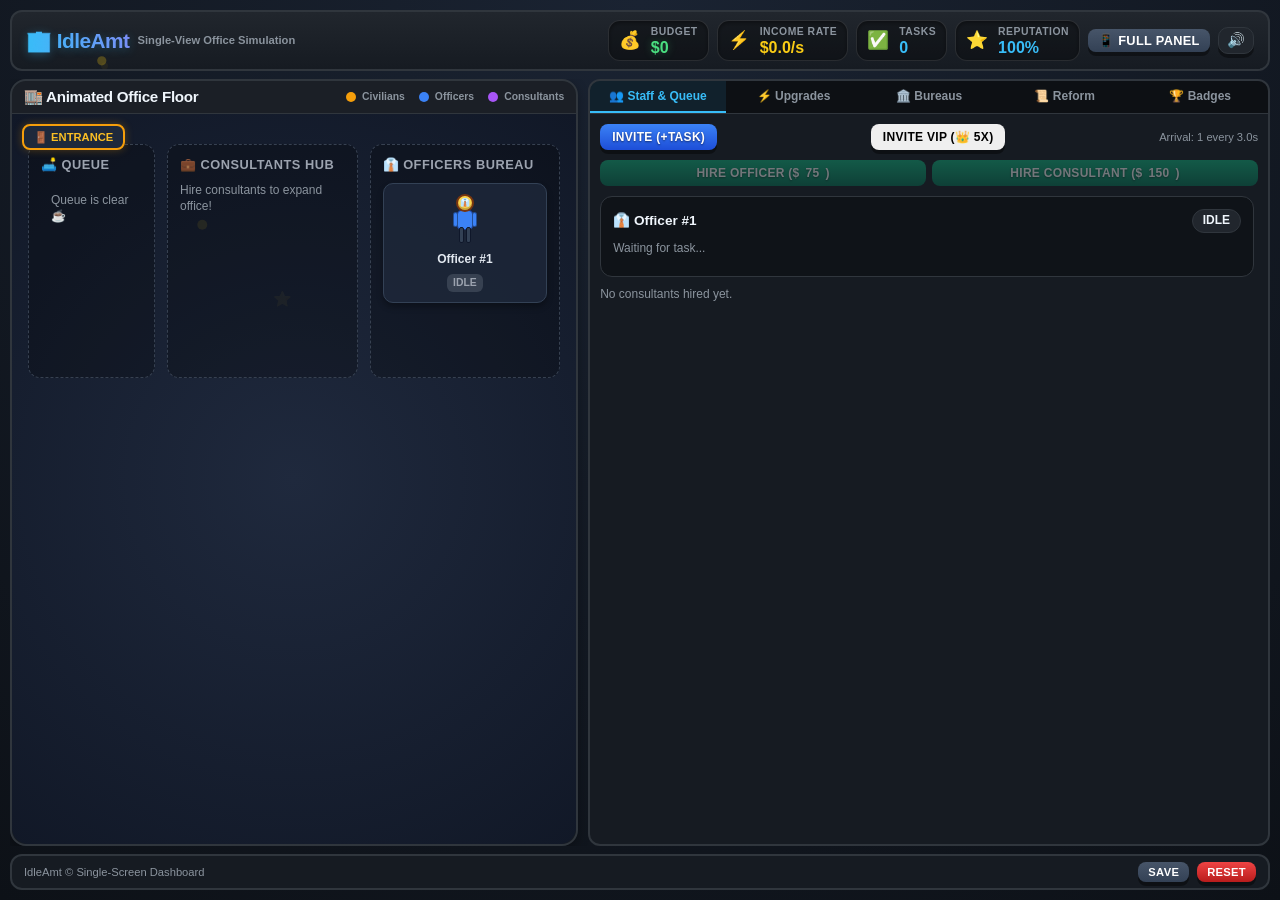
==== commit 0ee557fb: "feat: add full-screen side panel expansion mode" ====
--- a/idleAmt.html
+++ b/idleAmt.html
@@ -54,7 +54,12 @@
         }
 
         .game-main-area.sidebar-expanded {
-            grid-template-columns: 1fr 1.8fr;
+            grid-template-columns: 1fr;
+            gap: 0;
+        }
+
+        .game-main-area.sidebar-expanded .office-viewport-section {
+            display: none;
         }
 
         .office-viewport-section {
@@ -181,7 +186,7 @@
                         <span class="stat-value" id="stat-reputation" style="font-size: 1rem;">100%</span>
                     </div>
                 </div>
-                <button id="btn-toggle-sidebar" class="btn btn-sm btn-secondary" style="padding: 4px 10px; font-size: 0.8rem;" title="Toggle Panel View">📐 Panel Wide</button>
+                <button id="btn-toggle-sidebar" class="btn btn-sm btn-secondary" style="padding: 4px 10px; font-size: 0.8rem;" title="Toggle Panel View">📱 Full Panel</button>
                 <button id="btn-sound" class="btn btn-icon" style="padding: 4px 8px; font-size: 0.9rem;" title="Toggle Sound">🔊</button>
             </div>
         </header>
@@ -338,7 +343,7 @@
                 });
             });
 
-            // Sidebar view state toggle (Normal -> Expanded -> Collapsed -> Normal)
+            // Sidebar view state toggle (Normal Split -> Fullscreen Panel -> Collapsed -> Normal Split)
             let sidebarState = 'normal'; // 'normal', 'expanded', 'collapsed'
             if (toggleBtn) {
                 toggleBtn.addEventListener('click', () => {
@@ -351,11 +356,11 @@
                         sidebarState = 'collapsed';
                         mainArea.classList.remove('sidebar-expanded');
                         mainArea.classList.add('sidebar-collapsed');
-                        toggleBtn.textContent = '▶ Show Panel';
+                        toggleBtn.textContent = '🖥️ Split View';
                     } else {
                         sidebarState = 'normal';
                         mainArea.classList.remove('sidebar-collapsed', 'sidebar-expanded');
-                        toggleBtn.textContent = '📐 Panel Wide';
+                        toggleBtn.textContent = '📱 Full Panel';
                     }
                 });
             }
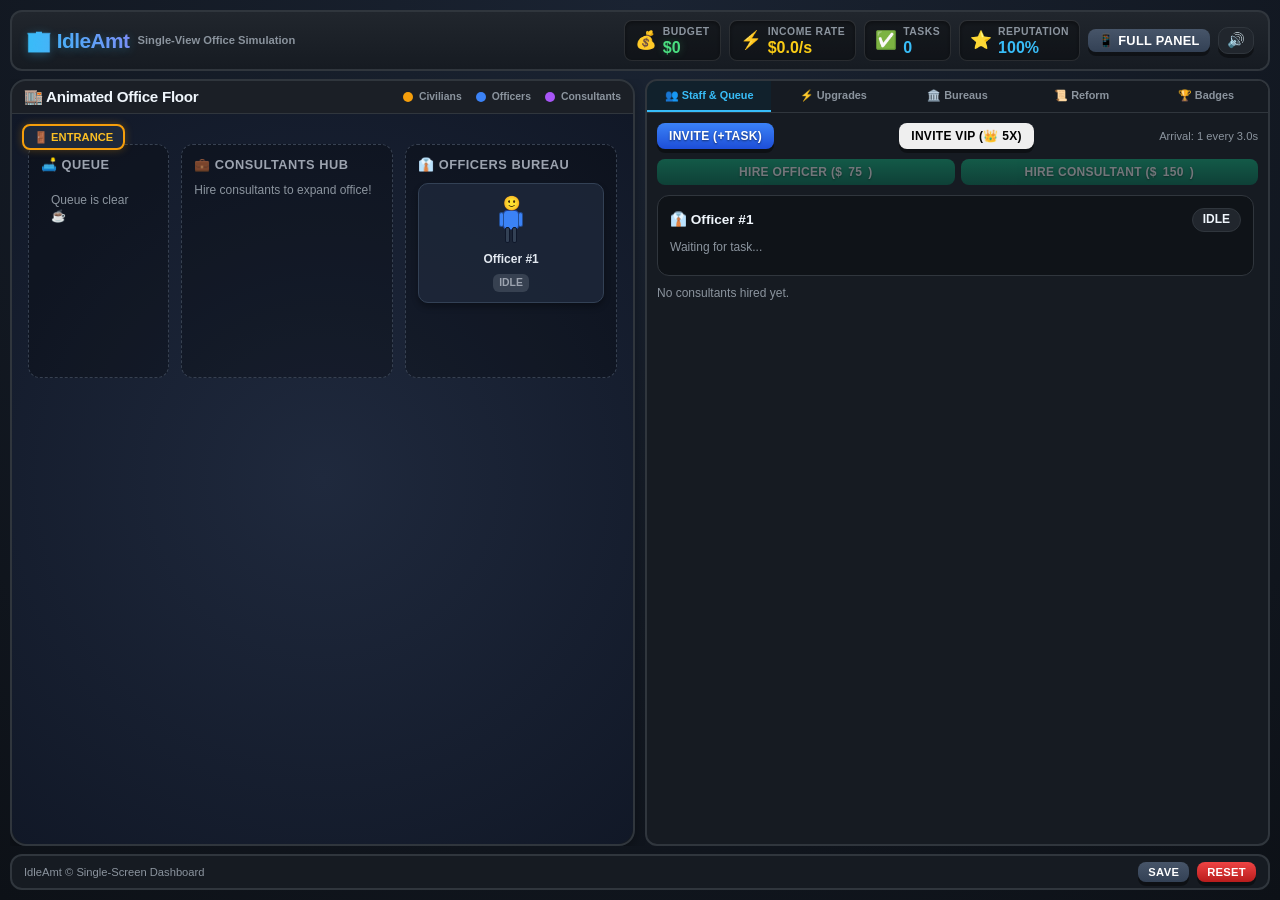
==== commit 5cac6ebd: "fix: persona face emoji visibility and portrait responsive layout" ====
--- a/idleAmt.html
+++ b/idleAmt.html
@@ -27,11 +27,17 @@
 
         .game-main-area {
             display: grid;
-            grid-template-columns: 1fr 1.2fr;
+            grid-template-columns: 1fr 1fr;
             gap: 10px;
             min-height: 0; /* allows grid child flex scrolling */
             overflow: hidden;
             transition: grid-template-columns 0.3s ease;
+        }
+
+        @media (max-width: 600px) {
+            .game-main-area {
+                grid-template-columns: 1fr;
+            }
         }
 
         .game-main-area.sidebar-collapsed {
@@ -101,16 +107,17 @@
 
         .tab-btn {
             flex: 1;
-            padding: 8px 6px;
-            background: transparent;
+            padding: 8px 3px;
+            background: #161b22;
             border: none;
             color: #8b949e;
-            font-size: 0.75rem;
+            font-size: 0.68rem;
             font-weight: 800;
             cursor: pointer;
             transition: all 0.15s ease;
             text-align: center;
             border-bottom: 2px solid transparent;
+            white-space: nowrap;
         }
 
         .tab-btn.active {
--- a/styles.css
+++ b/styles.css
@@ -113,19 +113,20 @@
 
 .top-stats {
     display: flex;
-    gap: 12px;
+    gap: 6px;
     flex-wrap: wrap;
     align-items: center;
+    justify-content: flex-end;
 }
 
 .stat-box {
     background: rgba(0, 0, 0, 0.3);
     border: 1px solid rgba(255, 255, 255, 0.1);
-    padding: 8px 14px;
-    border-radius: 12px;
-    display: flex;
-    align-items: center;
-    gap: 10px;
+    padding: 4px 8px;
+    border-radius: 8px;
+    display: flex;
+    align-items: center;
+    gap: 6px;
     box-shadow: inset 0 2px 4px rgba(0, 0, 0, 0.4);
 }
 
@@ -350,19 +351,16 @@
 .persona-head {
     width: 18px;
     height: 18px;
-    background: #fcd34d;
     border-radius: 50%;
-    border: 2px solid #78350f;
     position: relative;
     z-index: 3;
-    box-shadow: inset 0 -2px 0 rgba(0,0,0,0.2);
+    display: flex;
+    align-items: center;
+    justify-content: center;
 }
 
 .persona-face {
-    position: absolute;
-    top: 3px;
-    left: 2px;
-    font-size: 8px;
+    font-size: 14px;
     line-height: 1;
     pointer-events: none;
 }
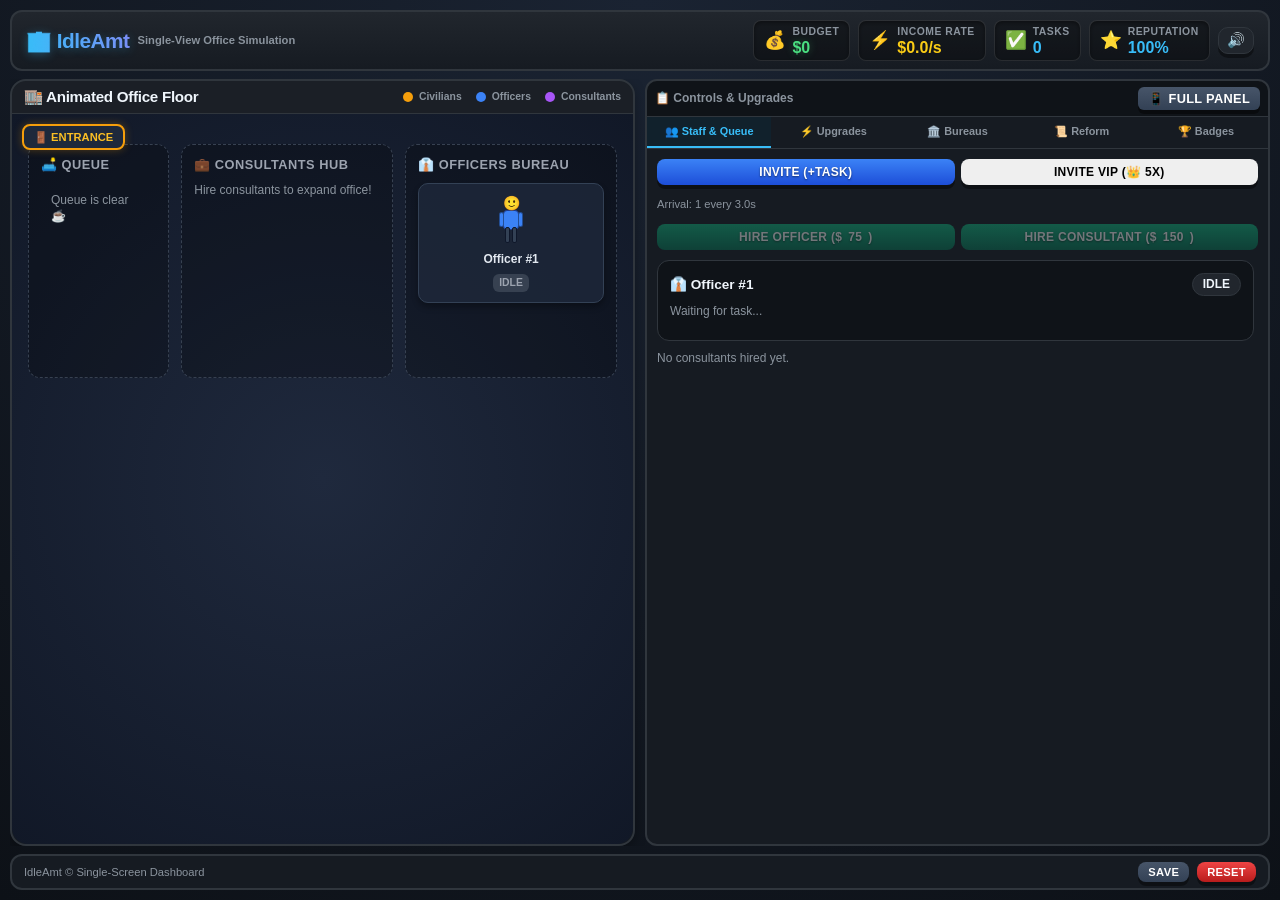
==== commit ad7b101c: "refactor: move panel toggle button directly above sidebar container Move the #btn-toggle-sidebar tog" ====
--- a/idleAmt.html
+++ b/idleAmt.html
@@ -87,6 +87,7 @@
             flex: 1;
             min-height: 200px;
             position: relative;
+            overflow-y: auto;
         }
 
         .side-tabs-container {
@@ -193,7 +194,6 @@
                         <span class="stat-value" id="stat-reputation" style="font-size: 1rem;">100%</span>
                     </div>
                 </div>
-                <button id="btn-toggle-sidebar" class="btn btn-sm btn-secondary" style="padding: 4px 10px; font-size: 0.8rem;" title="Toggle Panel View">📱 Full Panel</button>
                 <button id="btn-sound" class="btn btn-icon" style="padding: 4px 8px; font-size: 0.9rem;" title="Toggle Sound">🔊</button>
             </div>
         </header>
@@ -252,6 +252,10 @@
 
             <!-- Right Panel: Compact Tabbed Control Center -->
             <div class="side-tabs-container">
+                <div class="sidebar-top-bar" style="display: flex; justify-content: space-between; align-items: center; padding: 6px 8px; background: rgba(0,0,0,0.3); border-bottom: 1px solid #30363d;">
+                    <span class="sidebar-title" style="font-size: 0.75rem; font-weight: 700; color: #8b949e;">📋 Controls & Upgrades</span>
+                    <button id="btn-toggle-sidebar" class="btn btn-sm btn-secondary" style="padding: 4px 10px; font-size: 0.8rem; border-radius: 6px;" title="Toggle Panel View">📱 Full Panel</button>
+                </div>
                 <div class="tab-buttons-bar">
                     <button class="tab-btn active" data-tab="tab-staff">👥 Staff & Queue</button>
                     <button class="tab-btn" data-tab="tab-upgrades">⚡ Upgrades</button>
@@ -264,8 +268,10 @@
                     <!-- Tab 1: Staff & Queue -->
                     <div class="tab-panel active" id="tab-staff">
                         <div class="action-row" style="flex-wrap: wrap; gap: 6px;">
-                            <button id="btn-invite-civ" class="btn btn-sm btn-primary">Invite (+Task)</button>
-                            <button id="btn-invite-vip" class="btn btn-sm btn-warning">Invite VIP (👑 5x)</button>
+                            <button id="btn-invite-civ" class="btn btn-sm btn-primary" style="flex: 1;">Invite (+Task)</button>
+                            <button id="btn-invite-vip" class="btn btn-sm btn-warning" style="flex: 1;">Invite VIP (👑 5x)</button>
+                        </div>
+                        <div style="display: flex; justify-content: space-between; align-items: center; margin: 2px 0;">
                             <span class="sub-text" id="civ-arrival-rate" style="font-size: 0.7rem;">Every 3s</span>
                         </div>
                         <div style="display: grid; grid-template-columns: 1fr 1fr; gap: 6px;">
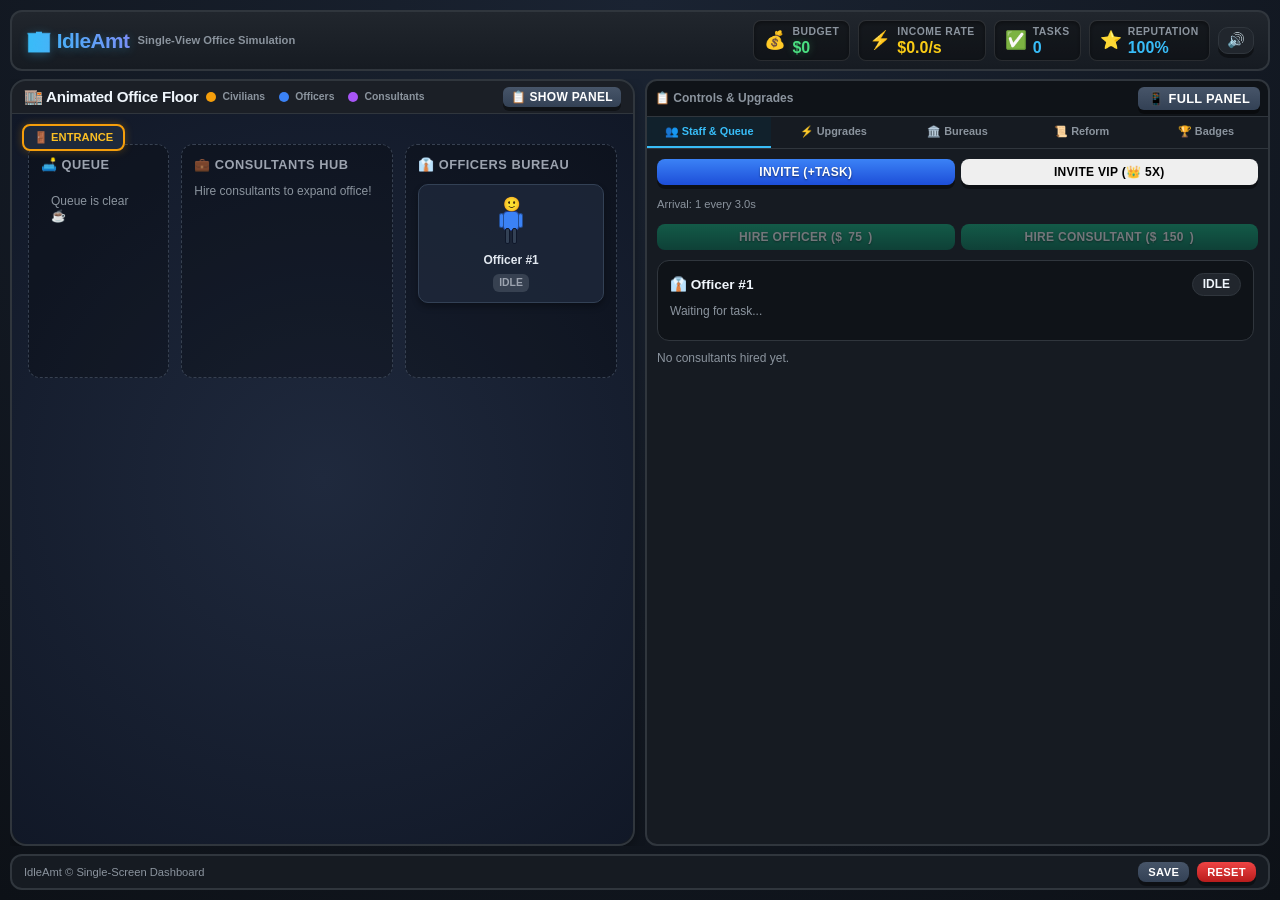
==== commit 9b547229: "feat: visualize office entities with Android arcade animations, particle FX, and toggleable panel Im" ====
--- a/idleAmt.html
+++ b/idleAmt.html
@@ -212,13 +212,16 @@
             <!-- Left Panel: Visual Interactive Office Floor Simulation -->
             <div class="office-viewport-section">
                 <section class="card office-floor-card-compact">
-                    <div class="card-header floor-header" style="padding: 6px 12px;">
-                        <h2 style="font-size: 0.95rem;">🏬 Animated Office Floor</h2>
-                        <div class="floor-legend" style="font-size: 0.65rem;">
-                            <span class="legend-item"><span class="dot civ-dot"></span> Civilians</span>
-                            <span class="legend-item"><span class="dot off-dot"></span> Officers</span>
-                            <span class="legend-item"><span class="dot con-dot"></span> Consultants</span>
-                        </div>
+                    <div class="card-header floor-header" style="padding: 6px 12px; display: flex; justify-content: space-between; align-items: center;">
+                        <div style="display: flex; align-items: center; gap: 8px;">
+                            <h2 style="font-size: 0.95rem;">🏬 Animated Office Floor</h2>
+                            <div class="floor-legend" style="font-size: 0.65rem;">
+                                <span class="legend-item"><span class="dot civ-dot"></span> Civilians</span>
+                                <span class="legend-item"><span class="dot off-dot"></span> Officers</span>
+                                <span class="legend-item"><span class="dot con-dot"></span> Consultants</span>
+                            </div>
+                        </div>
+                        <button id="btn-show-sidebar" class="btn btn-sm btn-secondary" style="padding: 3px 8px; font-size: 0.75rem; border-radius: 6px;" title="Show Panel Controls">📋 Show Panel</button>
                     </div>
                     <div class="office-floor-viewport office-floor-viewport-compact" id="office-floor">
                         <!-- Doorway / Entry -->
@@ -358,23 +361,37 @@
 
             // Sidebar view state toggle (Normal Split -> Fullscreen Panel -> Collapsed -> Normal Split)
             let sidebarState = 'normal'; // 'normal', 'expanded', 'collapsed'
+            const showBtn = document.getElementById('btn-show-sidebar');
+
+            function setSidebarState(newState) {
+                sidebarState = newState;
+                mainArea.classList.remove('sidebar-collapsed', 'sidebar-expanded');
+                if (sidebarState === 'expanded') {
+                    mainArea.classList.add('sidebar-expanded');
+                    if (toggleBtn) toggleBtn.textContent = '◀ Hide Panel';
+                    if (showBtn) showBtn.textContent = '📋 Show Panel';
+                } else if (sidebarState === 'collapsed') {
+                    mainArea.classList.add('sidebar-collapsed');
+                    if (toggleBtn) toggleBtn.textContent = '🖥️ Split View';
+                    if (showBtn) showBtn.textContent = '📋 Expand Panel';
+                } else { // 'normal'
+                    if (toggleBtn) toggleBtn.textContent = '📱 Full Panel';
+                    if (showBtn) showBtn.textContent = '📱 Full Panel';
+                }
+            }
+
             if (toggleBtn) {
                 toggleBtn.addEventListener('click', () => {
-                    if (sidebarState === 'normal') {
-                        sidebarState = 'expanded';
-                        mainArea.classList.remove('sidebar-collapsed');
-                        mainArea.classList.add('sidebar-expanded');
-                        toggleBtn.textContent = '◀ Hide Panel';
-                    } else if (sidebarState === 'expanded') {
-                        sidebarState = 'collapsed';
-                        mainArea.classList.remove('sidebar-expanded');
-                        mainArea.classList.add('sidebar-collapsed');
-                        toggleBtn.textContent = '🖥️ Split View';
-                    } else {
-                        sidebarState = 'normal';
-                        mainArea.classList.remove('sidebar-collapsed', 'sidebar-expanded');
-                        toggleBtn.textContent = '📱 Full Panel';
-                    }
+                    if (sidebarState === 'normal') setSidebarState('expanded');
+                    else if (sidebarState === 'expanded') setSidebarState('collapsed');
+                    else setSidebarState('normal');
+                });
+            }
+
+            if (showBtn) {
+                showBtn.addEventListener('click', () => {
+                    if (sidebarState === 'normal') setSidebarState('expanded');
+                    else setSidebarState('normal');
                 });
             }
         });
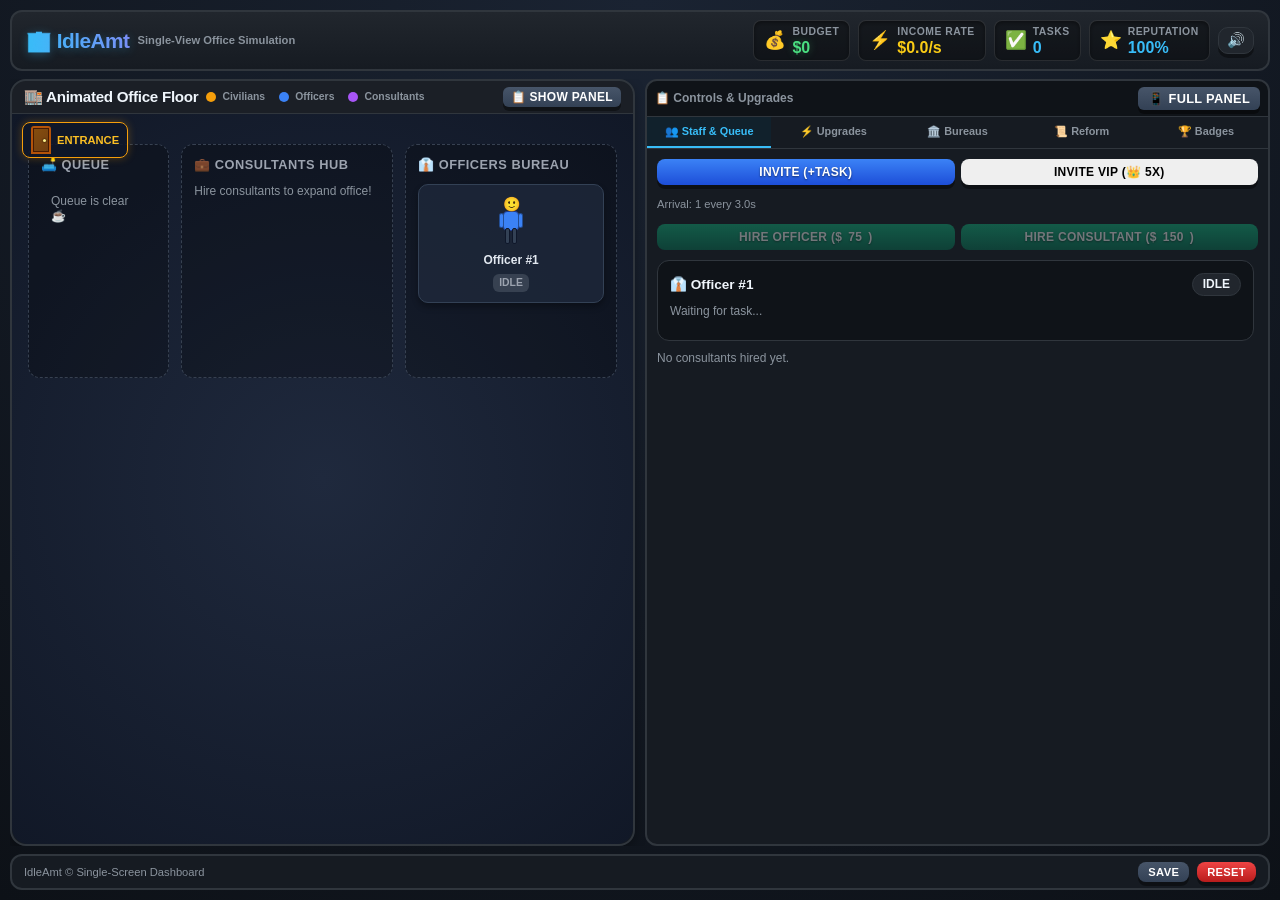
==== commit 039fa8f1: "feat: add 3D animated opening door to office entrance Replace static entrance badge with a 3D door f" ====
--- a/idleAmt.html
+++ b/idleAmt.html
@@ -224,8 +224,16 @@
                         <button id="btn-show-sidebar" class="btn btn-sm btn-secondary" style="padding: 3px 8px; font-size: 0.75rem; border-radius: 6px;" title="Show Panel Controls">📋 Show Panel</button>
                     </div>
                     <div class="office-floor-viewport office-floor-viewport-compact" id="office-floor">
-                        <!-- Doorway / Entry -->
-                        <div class="office-door" id="office-entrance">🚪 ENTRANCE</div>
+                        <!-- Doorway / Entry with Opening Door Leaf -->
+                        <div class="office-door" id="office-entrance">
+                            <div class="door-frame">
+                                <div class="door-opening"></div>
+                                <div class="door-leaf" id="door-panel">
+                                    <span class="door-knob"></span>
+                                </div>
+                            </div>
+                            <span class="door-label">ENTRANCE</span>
+                        </div>
 
                         <!-- Moving Figures Canvas Layer -->
                         <div class="walking-entities-layer" id="walking-layer"></div>
--- a/styles.css
+++ b/styles.css
@@ -212,17 +212,71 @@
 
 .office-door {
     position: absolute;
-    top: 10px;
+    top: 8px;
     left: 10px;
-    background: #1e293b;
-    border: 2px solid #f59e0b;
+    display: flex;
+    align-items: center;
+    gap: 6px;
+    background: rgba(15, 23, 42, 0.85);
+    border: 1.5px solid #f59e0b;
     border-radius: 8px;
-    padding: 4px 10px;
+    padding: 3px 8px;
     font-size: 0.7rem;
     font-weight: 800;
     color: #fbbf24;
     z-index: 5;
     box-shadow: 0 0 8px rgba(245, 158, 11, 0.3);
+    perspective: 400px;
+}
+
+.door-frame {
+    position: relative;
+    width: 20px;
+    height: 28px;
+    background: #0f172a;
+    border: 2px solid #b45309;
+    border-radius: 3px 3px 0 0;
+    overflow: visible;
+}
+
+.door-opening {
+    position: absolute;
+    top: 0;
+    left: 0;
+    width: 100%;
+    height: 100%;
+    background: #fef08a;
+    box-shadow: inset 0 0 6px rgba(245, 158, 11, 0.8);
+}
+
+.door-leaf {
+    position: absolute;
+    top: 0;
+    left: 0;
+    width: 100%;
+    height: 100%;
+    background: linear-gradient(135deg, #854d0e 0%, #713f12 100%);
+    border: 1px solid #451a03;
+    transform-origin: left center;
+    transition: transform 0.4s cubic-bezier(0.4, 0, 0.2, 1);
+    display: flex;
+    align-items: center;
+    justify-content: flex-end;
+    padding-right: 2px;
+    z-index: 2;
+}
+
+.door-knob {
+    width: 3px;
+    height: 3px;
+    background: #fef08a;
+    border-radius: 50%;
+    box-shadow: 0 0 2px #000;
+}
+
+.office-door.door-open .door-leaf {
+    transform: rotateY(-80deg);
+    box-shadow: 4px 0 8px rgba(0, 0, 0, 0.5);
 }
 
 .walking-entities-layer {
